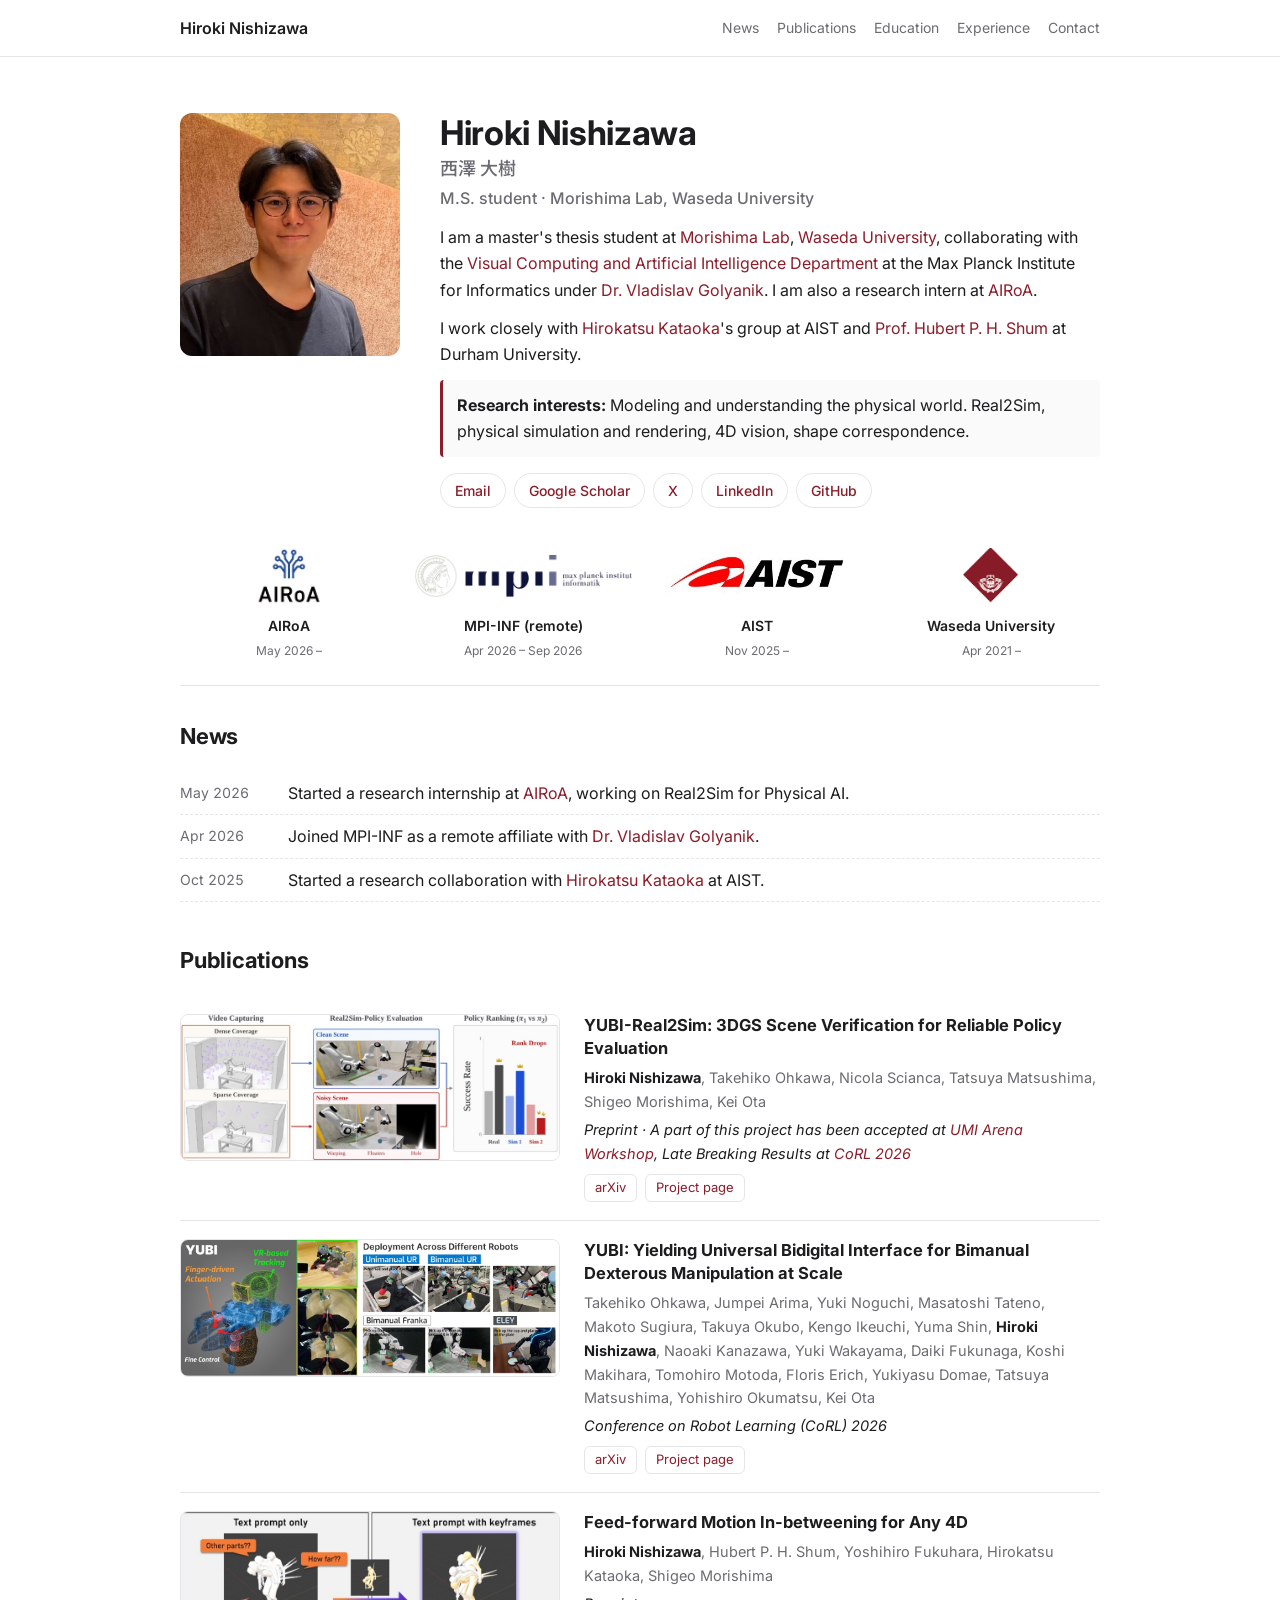
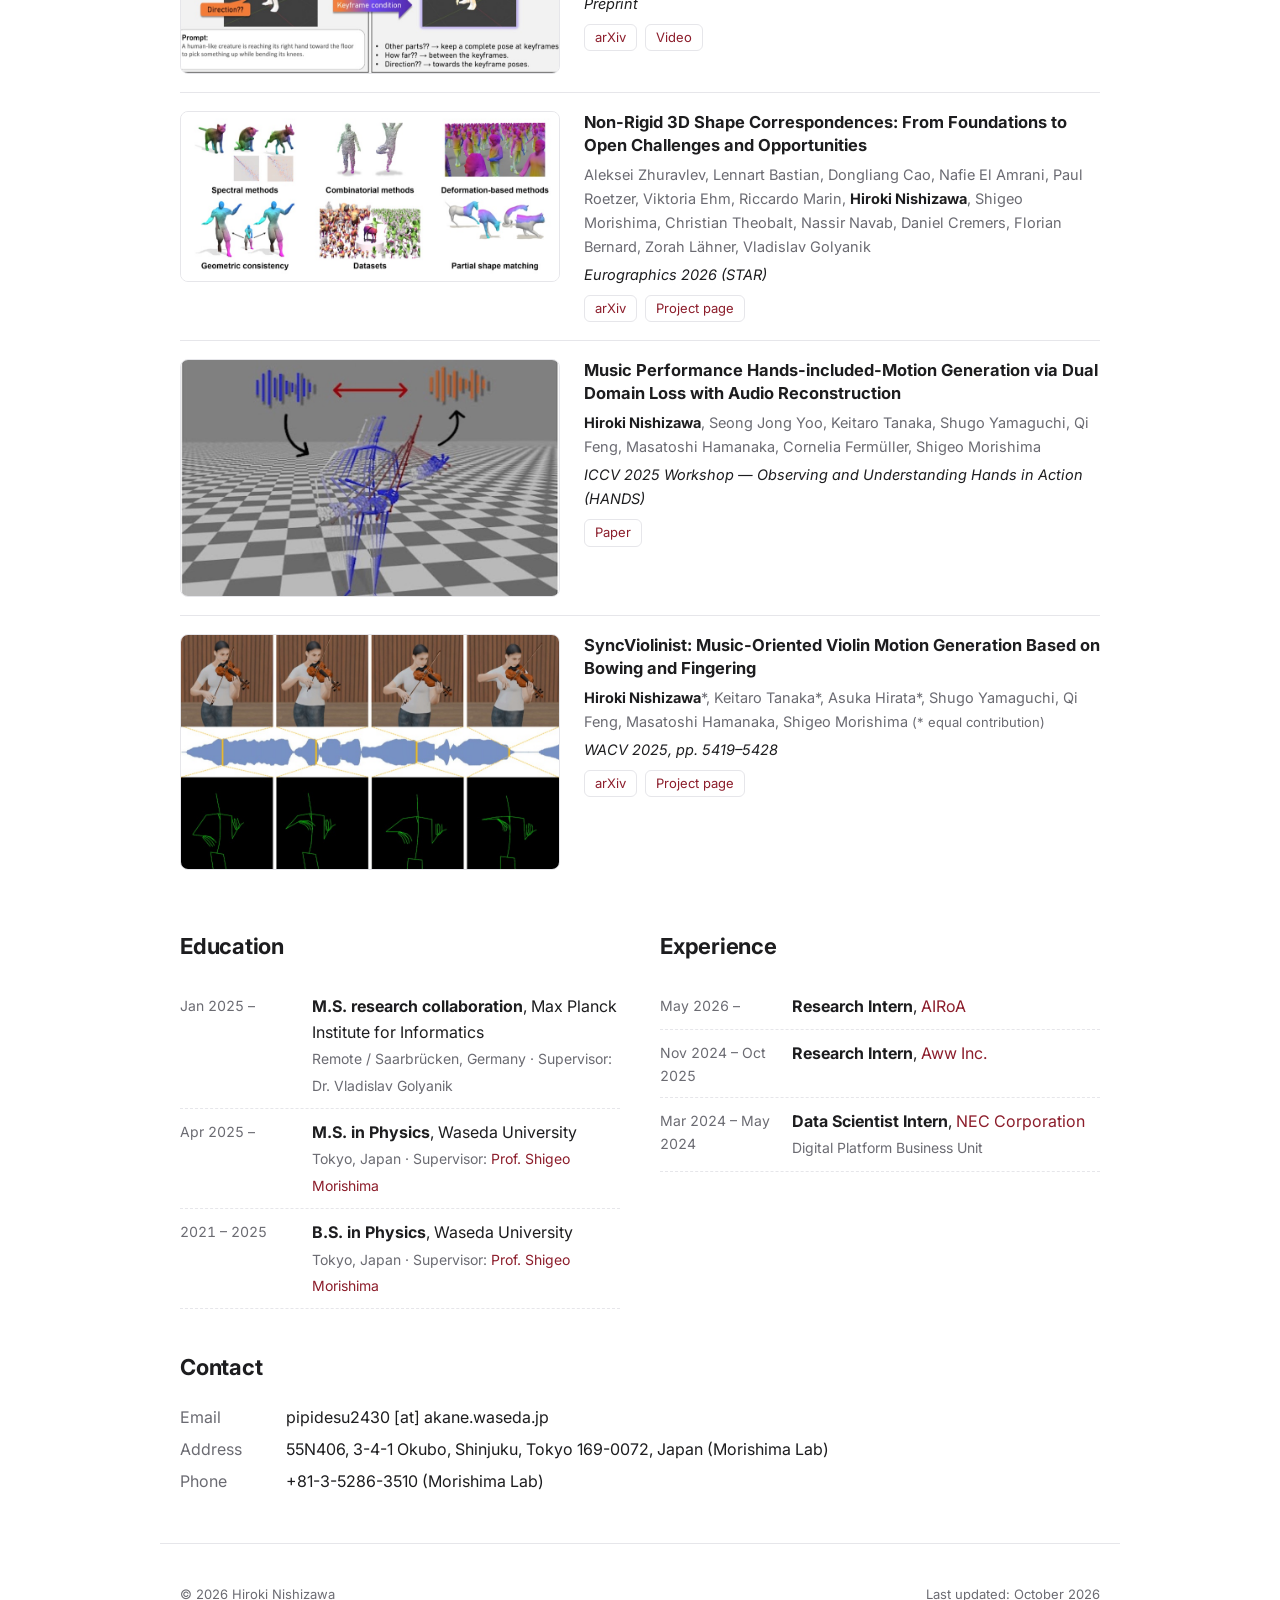
==== index.html @ 0627aba6 "Link UMI Arena Workshop and CoRL 2026 in YUBI-Real2Sim venue Co-Authored-By: Claude Opus 5.5 <norepl" ====
<!doctype html>
<html lang="en">
<head>
  <meta charset="utf-8">
  <meta name="viewport" content="width=device-width, initial-scale=1">
  <title>Hiroki Nishizawa (西澤大樹) | Waseda University</title>
  <meta name="author" content="Hiroki Nishizawa">
  <meta name="robots" content="index, follow">
  <meta name="description" content="Hiroki Nishizawa (西澤大樹) — M.S. student at Morishima Lab, Waseda University. Research on modeling and understanding the physical world: Real2Sim, physical simulation and rendering, 4D vision, shape correspondence.">
  <link rel="canonical" href="https://hirotin.github.io/">
  <meta property="og:type" content="profile">
  <meta property="og:title" content="Hiroki Nishizawa (西澤大樹)">
  <meta property="og:description" content="M.S. student at Waseda University. Real2Sim, physical simulation and rendering, 4D vision, shape correspondence.">
  <meta property="og:url" content="https://hirotin.github.io/">
  <meta property="og:image" content="https://hirotin.github.io/assets/profile.jpg">
  <link rel="preconnect" href="https://fonts.googleapis.com">
  <link rel="preconnect" href="https://fonts.gstatic.com" crossorigin>
  <link href="https://fonts.googleapis.com/css2?family=Inter:wght@400;500;600;700&family=Noto+Sans+JP:wght@400;500&display=swap" rel="stylesheet">
  <link rel="stylesheet" href="styles.css">
  <script type="application/ld+json">
  {
    "@context": "https://schema.org",
    "@type": "Person",
    "name": "Hiroki Nishizawa",
    "alternateName": ["西澤大樹", "西澤 大樹"],
    "url": "https://hirotin.github.io/",
    "image": "https://hirotin.github.io/assets/profile.jpg",
    "jobTitle": "M.S. student",
    "affiliation": [
      {"@type": "CollegeOrUniversity", "name": "Waseda University"},
      {"@type": "Organization", "name": "AIRoA"}
    ],
    "alumniOf": {"@type": "CollegeOrUniversity", "name": "Waseda University"},
    "knowsAbout": ["Real2Sim", "Physical simulation", "Rendering", "4D vision", "Shape correspondence", "Robot learning"],
    "sameAs": [
      "https://scholar.google.com/citations?user=h3WAqssAAAAJ",
      "https://github.com/Hirotin",
      "https://www.linkedin.com/in/hiroki-nishizawa-4777b7271/",
      "https://x.com/hiro89264054",
      "https://sites.google.com/view/hiroki-nishizawa/"
    ]
  }
  </script>
</head>
<body>
<header class="topbar">
  <div class="container topbar-inner">
    <a class="brand" href="#top">Hiroki Nishizawa</a>
    <nav>
      <a href="#news">News</a>
      <a href="#publications">Publications</a>
      <a href="#education">Education</a>
      <a href="#experience">Experience</a>
      <a href="#contact">Contact</a>
    </nav>
  </div>
</header>

<main id="top" class="container">
  <section class="hero">
    <img class="avatar" src="assets/profile.jpg" alt="Portrait of Hiroki Nishizawa" width="240" height="265">
    <div>
      <h1>Hiroki Nishizawa <span class="ja">西澤 大樹</span></h1>
      <p class="role">M.S. student · Morishima Lab, Waseda University</p>
      <p>
        I am a master's thesis student at <a href="https://morishima-lab.jp/">Morishima Lab</a>,
        <a href="https://www.ase.sci.waseda.ac.jp/english/departments/">Waseda University</a>,
        collaborating with the <a href="https://www.mpi-inf.mpg.de/departments/visual-computing-and-artificial-intelligence">Visual Computing and Artificial Intelligence Department</a>
        at the Max Planck Institute for Informatics under <a href="https://4dqv.mpi-inf.mpg.de/">Dr. Vladislav Golyanik</a>.
        I am also a research intern at <a href="https://www.airoa.org/">AIRoA</a>.
      </p>
      <p>
        I work closely with <a href="https://hirokatsukataoka.net/jp/">Hirokatsu Kataoka</a>'s group at AIST and
        <a href="https://www.durham.ac.uk/staff/hubert-shum/">Prof. Hubert P. H. Shum</a> at Durham University.
      </p>
      <p class="interests"><strong>Research interests:</strong> Modeling and understanding the physical world. Real2Sim, physical simulation and rendering, 4D vision, shape correspondence.</p>
      <ul class="links">
        <li><a href="mailto:pipidesu2430@akane.waseda.jp">Email</a></li>
        <li><a href="https://scholar.google.com/citations?user=h3WAqssAAAAJ">Google Scholar</a></li>
        <li><a href="https://x.com/hiro89264054">X</a></li>
        <li><a href="https://www.linkedin.com/in/hiroki-nishizawa-4777b7271/">LinkedIn</a></li>
        <li><a href="https://github.com/Hirotin">GitHub</a></li>
      </ul>
    </div>
  </section>

  <section class="affiliations" aria-label="Affiliations">
    <a href="https://www.airoa.org/"><img src="assets/logo-airoa.png" alt="AIRoA"><span>AIRoA</span><small>May 2026 –</small></a>
    <a href="https://www.mpi-inf.mpg.de/home"><img src="assets/logo-mpi.png" alt="Max Planck Institute for Informatics"><span>MPI-INF (remote)</span><small>Apr 2026 – Sep 2026</small></a>
    <a href="https://www.aist.go.jp/"><img src="assets/logo-aist.png" alt="AIST"><span>AIST</span><small>Nov 2025 –</small></a>
    <a href="https://www.waseda.jp/"><img src="assets/logo-waseda.png" alt="Waseda University"><span>Waseda University</span><small>Apr 2021 –</small></a>
  </section>

  <section id="news">
    <h2>News</h2>
    <ul class="news">
      <li><time>May 2026</time><span>Started a research internship at <a href="https://www.airoa.org/">AIRoA</a>, working on Real2Sim for Physical AI.</span></li>
      <li><time>Apr 2026</time><span>Joined MPI-INF as a remote affiliate with <a href="https://4dqv.mpi-inf.mpg.de/">Dr. Vladislav Golyanik</a>.</span></li>
      <li><time>Oct 2025</time><span>Started a research collaboration with <a href="https://hirokatsukataoka.net/jp/">Hirokatsu Kataoka</a> at AIST.</span></li>
    </ul>
  </section>

  <section id="publications">
    <h2>Publications</h2>

    <article class="pub">
      <a class="fig" href="assets/yubi-real2sim.jpg"><img src="assets/yubi-real2sim.jpg" alt="YUBI-Real2Sim overview" loading="lazy"></a>
      <div>
        <h3><a href="https://arxiv.org/abs/2610.17521">YUBI-Real2Sim: 3DGS Scene Verification for Reliable Policy Evaluation</a></h3>
        <p class="authors"><b>Hiroki Nishizawa</b>, Takehiko Ohkawa, Nicola Scianca, Tatsuya Matsushima, Shigeo Morishima, Kei Ota</p>
        <p class="venue">Preprint · A part of this project has been accepted at <a href="https://umi-arena.airoa.io/">UMI Arena Workshop</a>, Late Breaking Results at <a href="https://2026.corl.org/">CoRL 2026</a></p>
        <p class="tags"><a href="https://arxiv.org/abs/2610.17521">arXiv</a><a href="https://hirotin.github.io/YUBI-Real2Sim.github.io/">Project page</a></p>
      </div>
    </article>

    <article class="pub">
      <a class="fig" href="assets/yubi.jpg"><img src="assets/yubi.jpg" alt="YUBI finger-aligned gripper and deployment across robots" loading="lazy"></a>
      <div>
        <h3><a href="https://arxiv.org/abs/2606.10244">YUBI: Yielding Universal Bidigital Interface for Bimanual Dexterous Manipulation at Scale</a></h3>
        <p class="authors">Takehiko Ohkawa, Jumpei Arima, Yuki Noguchi, Masatoshi Tateno, Makoto Sugiura, Takuya Okubo, Kengo Ikeuchi, Yuma Shin, <b>Hiroki Nishizawa</b>, Naoaki Kanazawa, Yuki Wakayama, Daiki Fukunaga, Koshi Makihara, Tomohiro Motoda, Floris Erich, Yukiyasu Domae, Tatsuya Matsushima, Yohishiro Okumatsu, Kei Ota</p>
        <p class="venue">Conference on Robot Learning (CoRL) 2026</p>
        <p class="tags"><a href="https://arxiv.org/abs/2606.10244">arXiv</a><a href="https://yubi.airoa.io/">Project page</a></p>
      </div>
    </article>

    <article class="pub">
      <a class="fig" href="assets/any4d-inbetweening.jpg"><img src="assets/any4d-inbetweening.jpg" alt="Motion in-betweening with keyframes" loading="lazy"></a>
      <div>
        <h3><a href="http://arxiv.org/abs/2606.22131">Feed-forward Motion In-betweening for Any 4D</a></h3>
        <p class="authors"><b>Hiroki Nishizawa</b>, Hubert P. H. Shum, Yoshihiro Fukuhara, Hirokatsu Kataoka, Shigeo Morishima</p>
        <p class="venue">Preprint</p>
        <p class="tags"><a href="http://arxiv.org/abs/2606.22131">arXiv</a><a href="https://youtu.be/jZAjPUtSq38">Video</a></p>
      </div>
    </article>

    <article class="pub">
      <a class="fig" href="assets/shape-correspondence-star.jpg"><img src="assets/shape-correspondence-star.jpg" alt="Overview of non-rigid shape correspondence methods" loading="lazy"></a>
      <div>
        <h3><a href="https://arxiv.org/abs/2604.01274">Non-Rigid 3D Shape Correspondences: From Foundations to Open Challenges and Opportunities</a></h3>
        <p class="authors">Aleksei Zhuravlev, Lennart Bastian, Dongliang Cao, Nafie El Amrani, Paul Roetzer, Viktoria Ehm, Riccardo Marin, <b>Hiroki Nishizawa</b>, Shigeo Morishima, Christian Theobalt, Nassir Navab, Daniel Cremers, Florian Bernard, Zorah Lähner, Vladislav Golyanik</p>
        <p class="venue">Eurographics 2026 (STAR)</p>
        <p class="tags"><a href="https://arxiv.org/abs/2604.01274">arXiv</a><a href="https://nonrigid-shape-correspondences.github.io/">Project page</a></p>
      </div>
    </article>

    <article class="pub">
      <a class="fig" href="assets/music-hands.jpg"><img src="assets/music-hands.jpg" alt="Audio-driven hand motion generation" loading="lazy"></a>
      <div>
        <h3><a href="https://hands-workshop.org/files/2025/Music.pdf">Music Performance Hands-included-Motion Generation via Dual Domain Loss with Audio Reconstruction</a></h3>
        <p class="authors"><b>Hiroki Nishizawa</b>, Seong Jong Yoo, Keitaro Tanaka, Shugo Yamaguchi, Qi Feng, Masatoshi Hamanaka, Cornelia Fermüller, Shigeo Morishima</p>
        <p class="venue">ICCV 2025 Workshop — Observing and Understanding Hands in Action (HANDS)</p>
        <p class="tags"><a href="https://hands-workshop.org/files/2025/Music.pdf">Paper</a></p>
      </div>
    </article>

    <article class="pub">
      <a class="fig" href="assets/syncviolinist.jpg"><img src="assets/syncviolinist.jpg" alt="SyncViolinist generated violin motion" loading="lazy"></a>
      <div>
        <h3><a href="https://arxiv.org/abs/2412.08343">SyncViolinist: Music-Oriented Violin Motion Generation Based on Bowing and Fingering</a></h3>
        <p class="authors"><b>Hiroki Nishizawa</b>*, Keitaro Tanaka*, Asuka Hirata*, Shugo Yamaguchi, Qi Feng, Masatoshi Hamanaka, Shigeo Morishima <span class="note">(* equal contribution)</span></p>
        <p class="venue">WACV 2025, pp. 5419–5428</p>
        <p class="tags"><a href="https://arxiv.org/abs/2412.08343">arXiv</a><a href="https://github.com/Kakanat/SyncViolinist">Project page</a></p>
      </div>
    </article>
  </section>

  <div class="two-col">
    <section id="education">
      <h2>Education</h2>
      <ul class="timeline">
        <li><time>Jan 2025 –</time><div><b>M.S. research collaboration</b>, Max Planck Institute for Informatics<br><span class="muted">Remote / Saarbrücken, Germany · Supervisor: Dr. Vladislav Golyanik</span></div></li>
        <li><time>Apr 2025 –</time><div><b>M.S. in Physics</b>, Waseda University<br><span class="muted">Tokyo, Japan · Supervisor: <a href="https://morishima-lab.jp/members?lang=en">Prof. Shigeo Morishima</a></span></div></li>
        <li><time>2021 – 2025</time><div><b>B.S. in Physics</b>, Waseda University<br><span class="muted">Tokyo, Japan · Supervisor: <a href="https://morishima-lab.jp/members?lang=en">Prof. Shigeo Morishima</a></span></div></li>
      </ul>
    </section>

    <section id="experience">
      <h2>Experience</h2>
      <ul class="timeline">
        <li><time>May 2026 –</time><div><b>Research Intern</b>, <a href="https://www.airoa.org/">AIRoA</a></div></li>
        <li><time>Nov 2024 – Oct 2025</time><div><b>Research Intern</b>, <a href="https://aww.tokyo/">Aww Inc.</a></div></li>
        <li><time>Mar 2024 – May 2024</time><div><b>Data Scientist Intern</b>, <a href="https://jpn.nec.com/">NEC Corporation</a><br><span class="muted">Digital Platform Business Unit</span></div></li>
      </ul>
    </section>
  </div>

  <section id="contact">
    <h2>Contact</h2>
    <dl class="contact">
      <dt>Email</dt><dd>pipidesu2430 [at] akane.waseda.jp</dd>
      <dt>Address</dt><dd>55N406, 3-4-1 Okubo, Shinjuku, Tokyo 169-0072, Japan (Morishima Lab)</dd>
      <dt>Phone</dt><dd>+81-3-5286-3510 (Morishima Lab)</dd>
    </dl>
  </section>
</main>

<footer class="container footer">
  <span>© 2026 Hiroki Nishizawa</span>
  <span>Last updated: October 2026</span>
</footer>
</body>
</html>
---- styles.css ----
:root {
  --bg: #ffffff;
  --fg: #1d1d1f;
  --muted: #6b6b72;
  --line: #e6e6ea;
  --accent: #8c1d2b;
  --card: #fafafb;
}
@media (prefers-color-scheme: dark) {
  :root {
    --bg: #121214;
    --fg: #ececf0;
    --muted: #9a9aa3;
    --line: #2a2a30;
    --accent: #e0707e;
    --card: #1a1a1e;
  }
  .affiliations img { background: #fff; border-radius: 6px; padding: 4px; }
}

* { box-sizing: border-box; }
html { scroll-behavior: smooth; scroll-padding-top: 72px; }
@media (prefers-reduced-motion: reduce) { html { scroll-behavior: auto; } }
body {
  margin: 0;
  background: var(--bg);
  color: var(--fg);
  font: 16px/1.65 "Inter", "Noto Sans JP", system-ui, sans-serif;
  -webkit-font-smoothing: antialiased;
}
a { color: var(--accent); text-decoration: none; }
a:hover { text-decoration: underline; }
.container { max-width: 960px; margin: 0 auto; padding: 0 20px; }

.topbar {
  position: sticky; top: 0; z-index: 10;
  background: color-mix(in srgb, var(--bg) 88%, transparent);
  backdrop-filter: blur(8px);
  border-bottom: 1px solid var(--line);
}
.topbar-inner { display: flex; align-items: center; justify-content: space-between; height: 56px; gap: 16px; }
.brand { color: var(--fg); font-weight: 600; }
.topbar nav { display: flex; gap: 18px; font-size: 14px; overflow-x: auto; }
.topbar nav a { color: var(--muted); white-space: nowrap; }
.topbar nav a:hover { color: var(--fg); text-decoration: none; }

.hero { display: grid; grid-template-columns: 220px 1fr; gap: 40px; padding: 56px 0 32px; align-items: start; }
.avatar { width: 220px; height: auto; border-radius: 12px; object-fit: cover; }
h1 { font-size: 34px; line-height: 1.2; margin: 0 0 6px; letter-spacing: -0.01em; }
h1 .ja { display: block; font-size: 18px; font-weight: 500; color: var(--muted); margin-top: 4px; }
.role { color: var(--muted); margin: 0 0 16px; font-weight: 500; }
.hero p { margin: 0 0 12px; }
.interests { padding: 12px 14px; background: var(--card); border-left: 3px solid var(--accent); border-radius: 4px; }
.links { list-style: none; padding: 0; margin: 16px 0 0; display: flex; flex-wrap: wrap; gap: 8px; }
.links a { display: inline-block; padding: 5px 14px; border: 1px solid var(--line); border-radius: 999px; font-size: 14px; font-weight: 500; }
.links a:hover { border-color: var(--accent); text-decoration: none; }

.affiliations { display: grid; grid-template-columns: repeat(4, 1fr); gap: 16px; padding: 8px 0 24px; border-bottom: 1px solid var(--line); }
.affiliations a { display: flex; flex-direction: column; align-items: center; text-align: center; color: var(--fg); gap: 4px; }
.affiliations a:hover { text-decoration: none; }
.affiliations img { height: 56px; width: 100%; object-fit: contain; }
.affiliations span { font-size: 14px; font-weight: 600; margin-top: 6px; }
.affiliations small { font-size: 12px; color: var(--muted); }

section { padding: 32px 0 8px; }
h2 { font-size: 22px; margin: 0 0 18px; letter-spacing: -0.01em; }

.news { list-style: none; padding: 0; margin: 0; }
.news li { display: grid; grid-template-columns: 96px 1fr; gap: 12px; padding: 8px 0; border-bottom: 1px dashed var(--line); }
.news time, .timeline time { color: var(--muted); font-size: 14px; font-variant-numeric: tabular-nums; padding-top: 1px; }

.pub { display: grid; grid-template-columns: 380px 1fr; align-items: start; gap: 24px; padding: 18px 0; border-bottom: 1px solid var(--line); }
.pub:last-child { border-bottom: 0; }
.pub .fig { display: block; }
.pub img { display: block; width: 100%; height: auto; border-radius: 8px; border: 1px solid var(--line); background: #fff; }
.pub h3 { font-size: 16.5px; line-height: 1.4; margin: 0 0 6px; }
.pub h3 a { color: var(--fg); }
.pub h3 a:hover { color: var(--accent); }
.authors { margin: 0 0 4px; font-size: 14.5px; color: var(--muted); }
.authors b { color: var(--fg); }
.note { font-size: 13px; }
.venue { margin: 0 0 8px; font-size: 14.5px; font-style: italic; }
.tags { margin: 0; display: flex; gap: 8px; flex-wrap: wrap; }
.tags a { font-size: 13px; padding: 2px 10px; border: 1px solid var(--line); border-radius: 6px; }
.tags a:hover { border-color: var(--accent); text-decoration: none; }

.two-col { display: grid; grid-template-columns: 1fr 1fr; gap: 40px; }
.timeline { list-style: none; padding: 0; margin: 0; }
.timeline li { display: grid; grid-template-columns: 120px 1fr; gap: 12px; padding: 10px 0; border-bottom: 1px dashed var(--line); }
.muted { color: var(--muted); font-size: 14px; }

.contact { display: grid; grid-template-columns: 90px 1fr; gap: 6px 16px; margin: 0; }
.contact dt { color: var(--muted); }
.contact dd { margin: 0; }

.footer { display: flex; justify-content: space-between; padding: 40px 20px; color: var(--muted); font-size: 13px; border-top: 1px solid var(--line); margin-top: 40px; }

@media (max-width: 760px) {
  .topbar nav { display: none; }
  .hero { grid-template-columns: 1fr; gap: 20px; padding-top: 32px; }
  .avatar { width: 160px; }
  .affiliations { grid-template-columns: repeat(2, 1fr); }
  .pub { grid-template-columns: 1fr; gap: 12px; }
  .pub img { width: 100%; }
  .two-col { grid-template-columns: 1fr; gap: 0; }
  .timeline li { grid-template-columns: 1fr; gap: 2px; }
  .news li { grid-template-columns: 1fr; gap: 2px; }
  .contact { grid-template-columns: 1fr; }
  .contact dd { margin-bottom: 8px; }
  .footer { flex-direction: column; gap: 4px; }
}
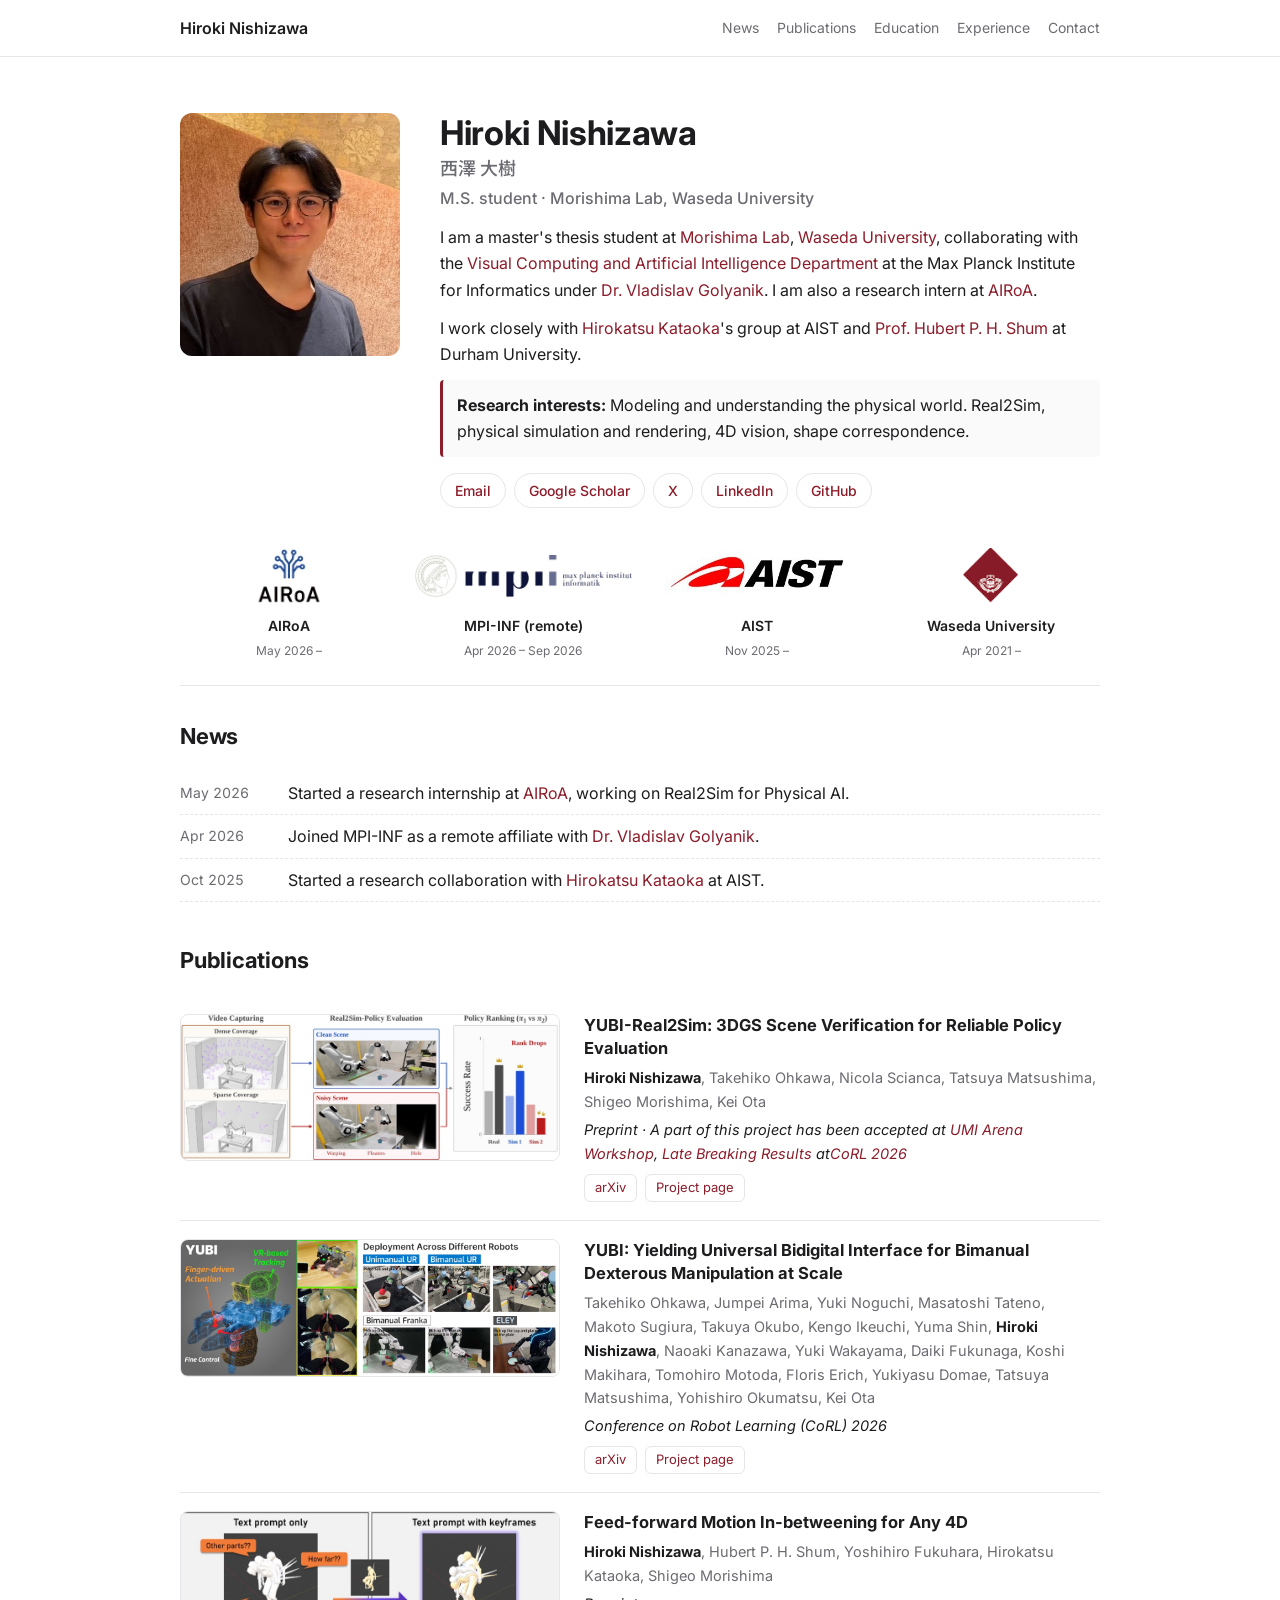
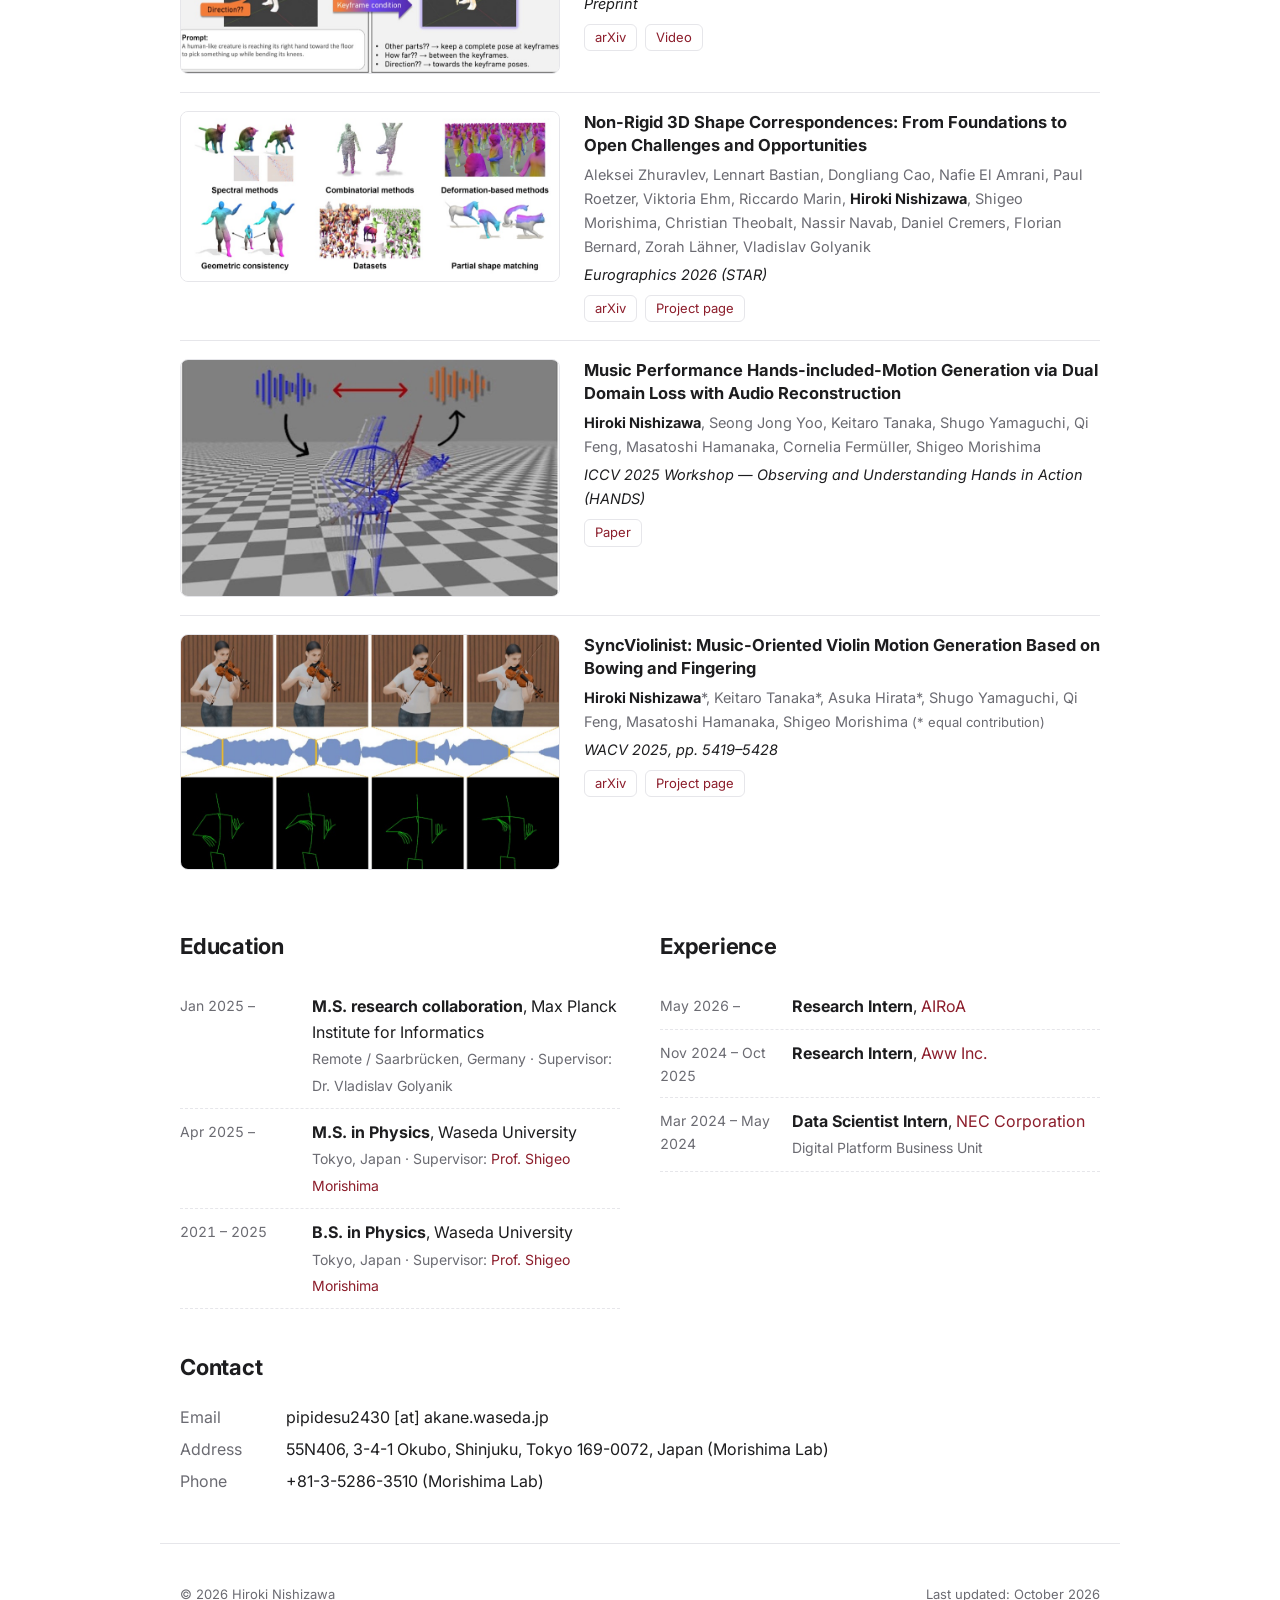
==== commit 38615823: "Link Late Breaking Results page in YUBI-Real2Sim venue Co-Authored-By: Claude Opus 5.5 <noreply@anth" ====
--- a/index.html
+++ b/index.html
@@ -108,7 +108,7 @@
       <div>
         <h3><a href="https://arxiv.org/abs/2610.17521">YUBI-Real2Sim: 3DGS Scene Verification for Reliable Policy Evaluation</a></h3>
         <p class="authors"><b>Hiroki Nishizawa</b>, Takehiko Ohkawa, Nicola Scianca, Tatsuya Matsushima, Shigeo Morishima, Kei Ota</p>
-        <p class="venue">Preprint · A part of this project has been accepted at <a href="https://umi-arena.airoa.io/">UMI Arena Workshop</a>, Late Breaking Results at <a href="https://2026.corl.org/">CoRL 2026</a></p>
+        <p class="venue">Preprint · A part of this project has been accepted at <a href="https://umi-arena.airoa.io/">UMI Arena Workshop</a>, <a href="https://www.corl.org/program/late-breaking-results">Late Breaking Results</a> at<a href="https://2026.corl.org/">CoRL 2026</a></p>
         <p class="tags"><a href="https://arxiv.org/abs/2610.17521">arXiv</a><a href="https://hirotin.github.io/YUBI-Real2Sim.github.io/">Project page</a></p>
       </div>
     </article>
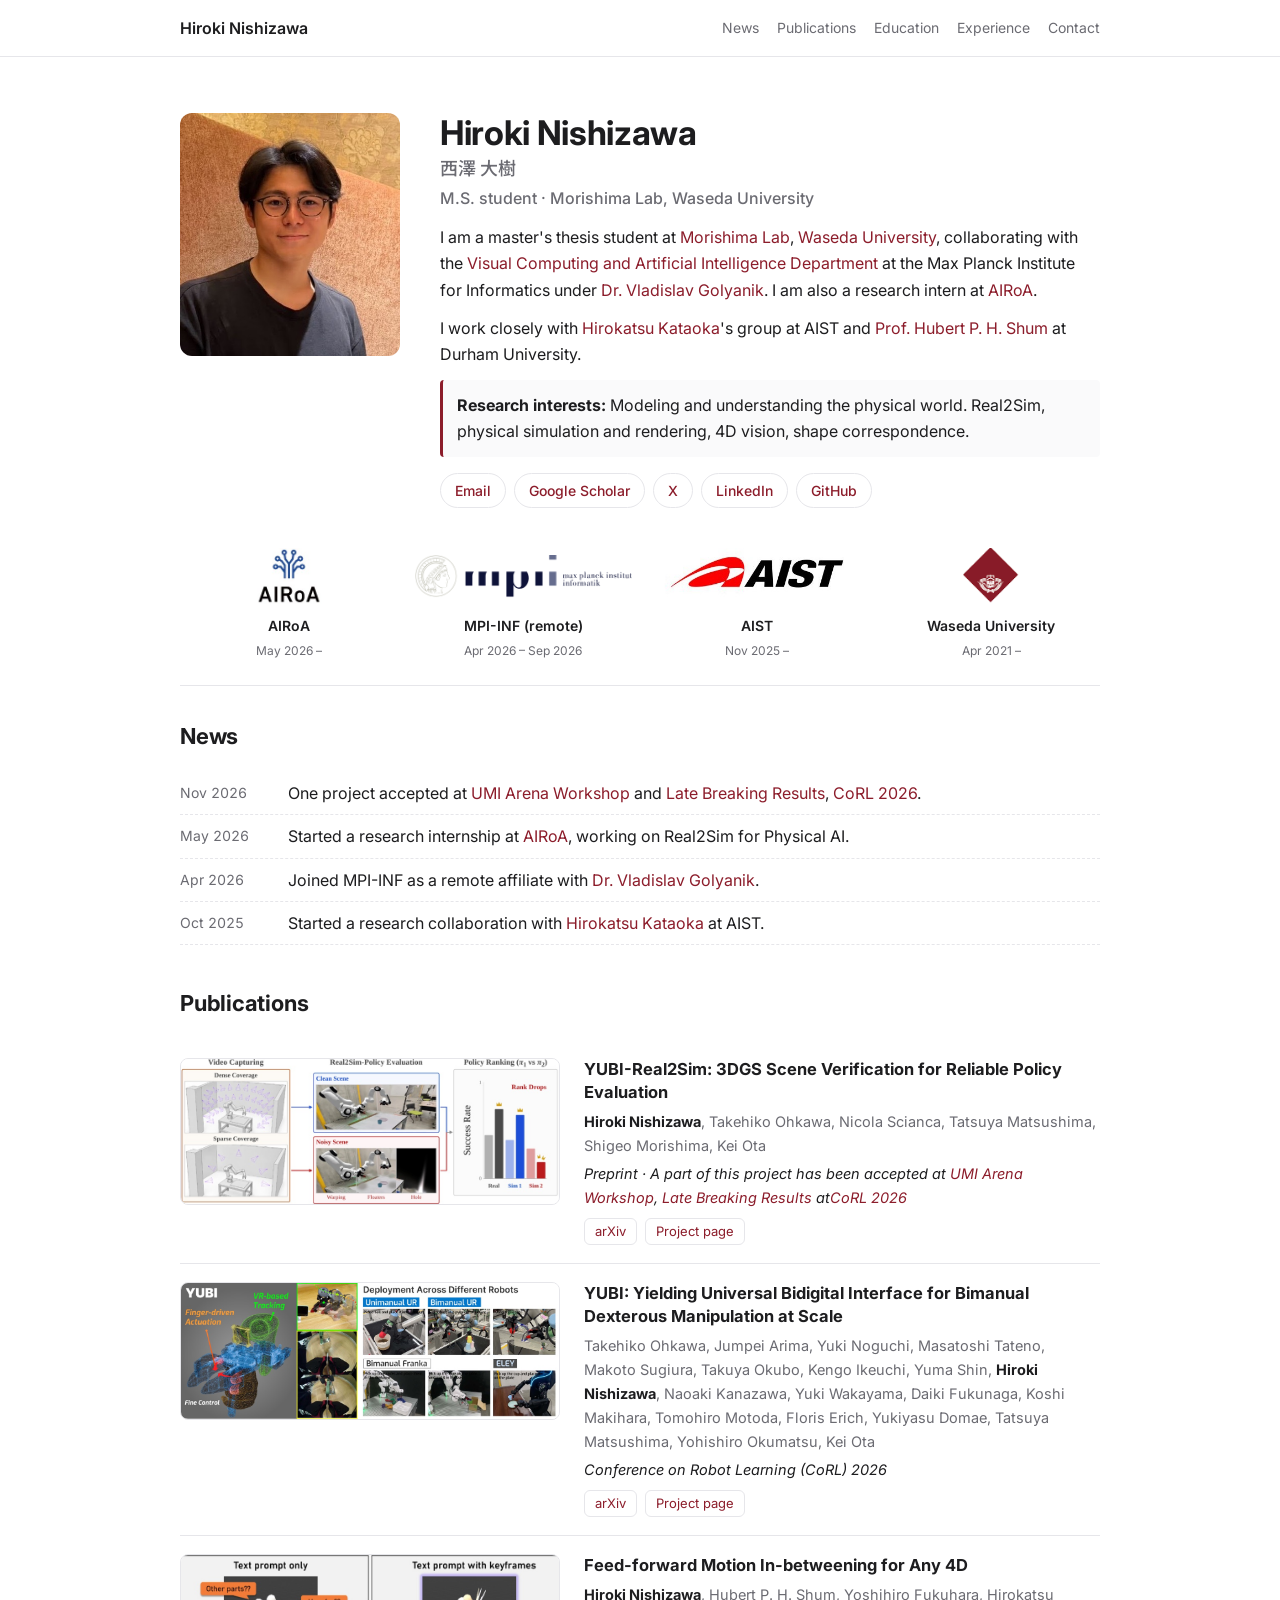
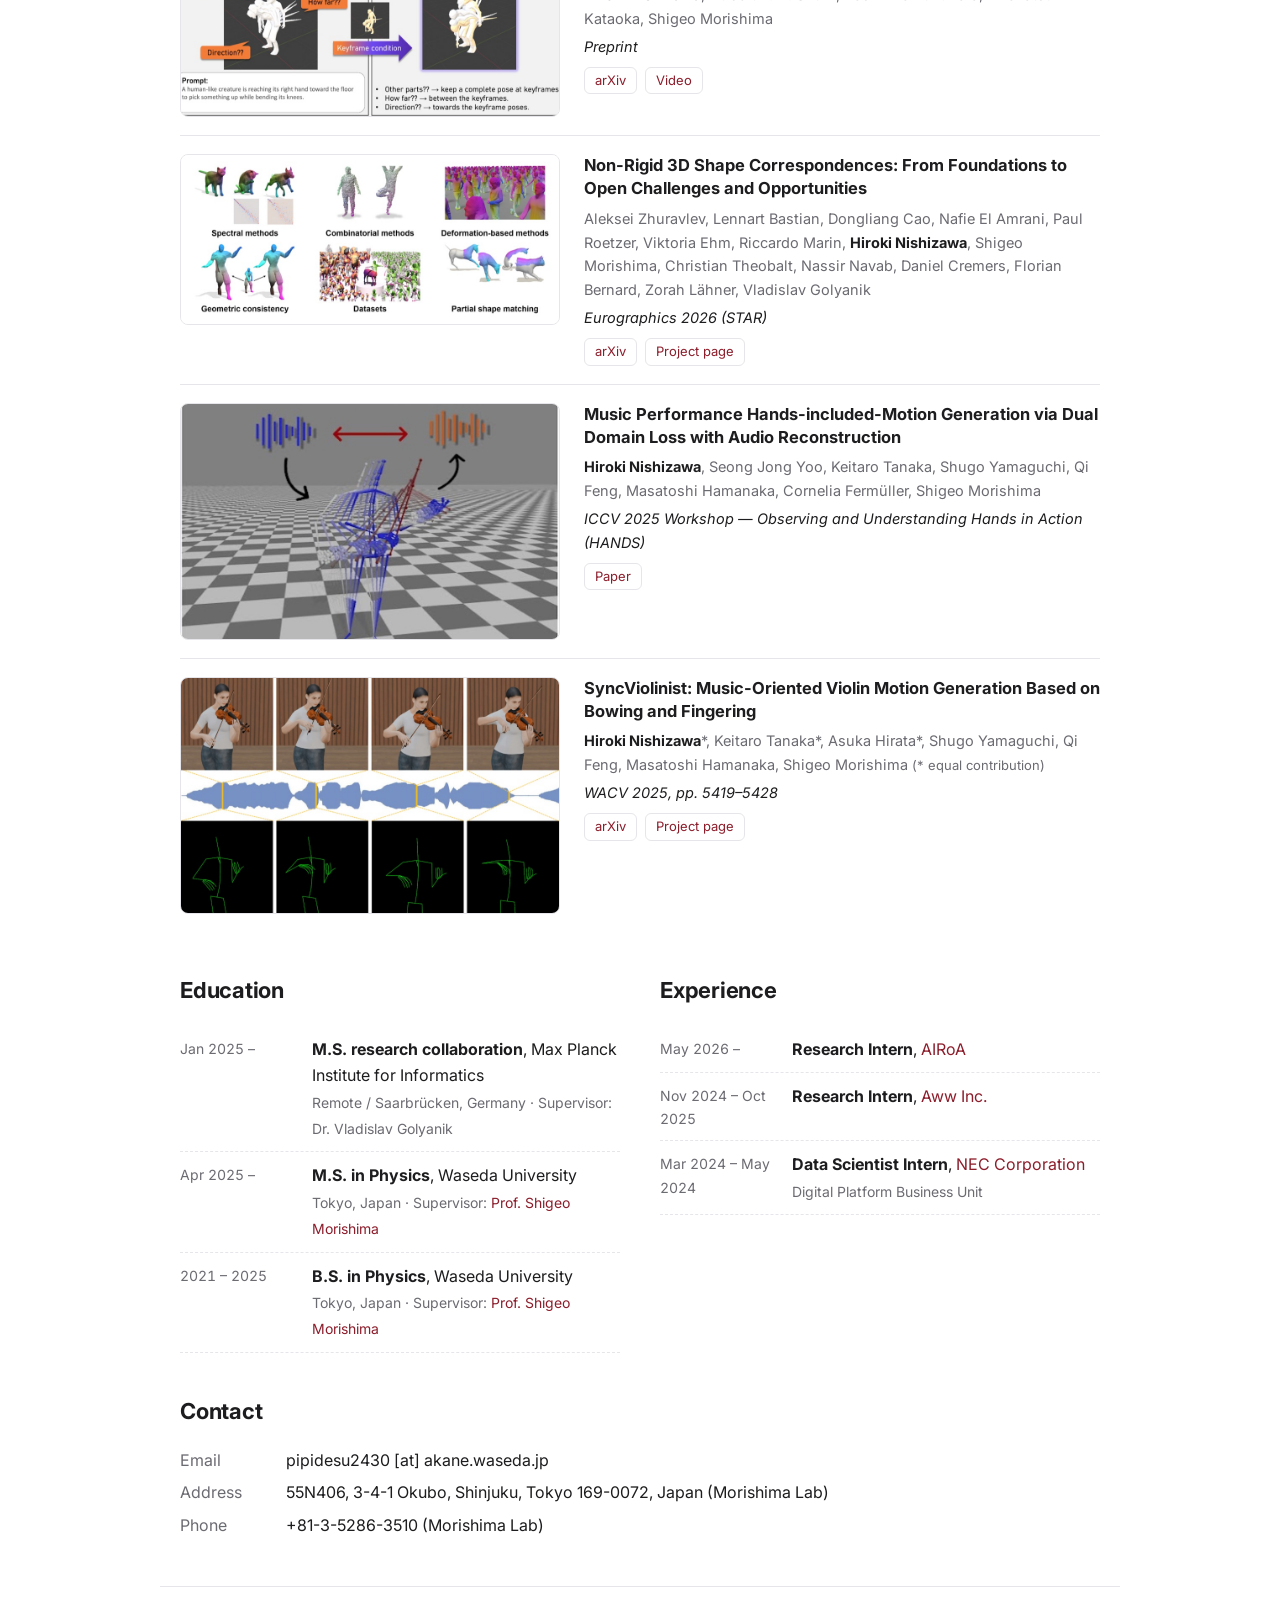
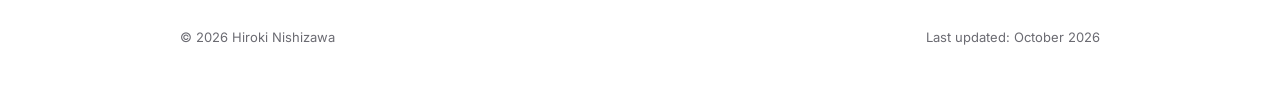
==== commit ec5b20a3: "Add news: acceptance at UMI Arena Workshop and LBR, CoRL 2026 Co-Authored-By: Claude Opus 5.5 <norep" ====
--- a/index.html
+++ b/index.html
@@ -94,6 +94,7 @@
   <section id="news">
     <h2>News</h2>
     <ul class="news">
+      <li><time>Nov 2026</time><span>One project accepted at <a href="https://umi-arena.airoa.io/">UMI Arena Workshop</a> and <a href="https://www.corl.org/program/late-breaking-results">Late Breaking Results</a>, <a href="https://2026.corl.org/">CoRL 2026</a>.</span></li>
       <li><time>May 2026</time><span>Started a research internship at <a href="https://www.airoa.org/">AIRoA</a>, working on Real2Sim for Physical AI.</span></li>
       <li><time>Apr 2026</time><span>Joined MPI-INF as a remote affiliate with <a href="https://4dqv.mpi-inf.mpg.de/">Dr. Vladislav Golyanik</a>.</span></li>
       <li><time>Oct 2025</time><span>Started a research collaboration with <a href="https://hirokatsukataoka.net/jp/">Hirokatsu Kataoka</a> at AIST.</span></li>
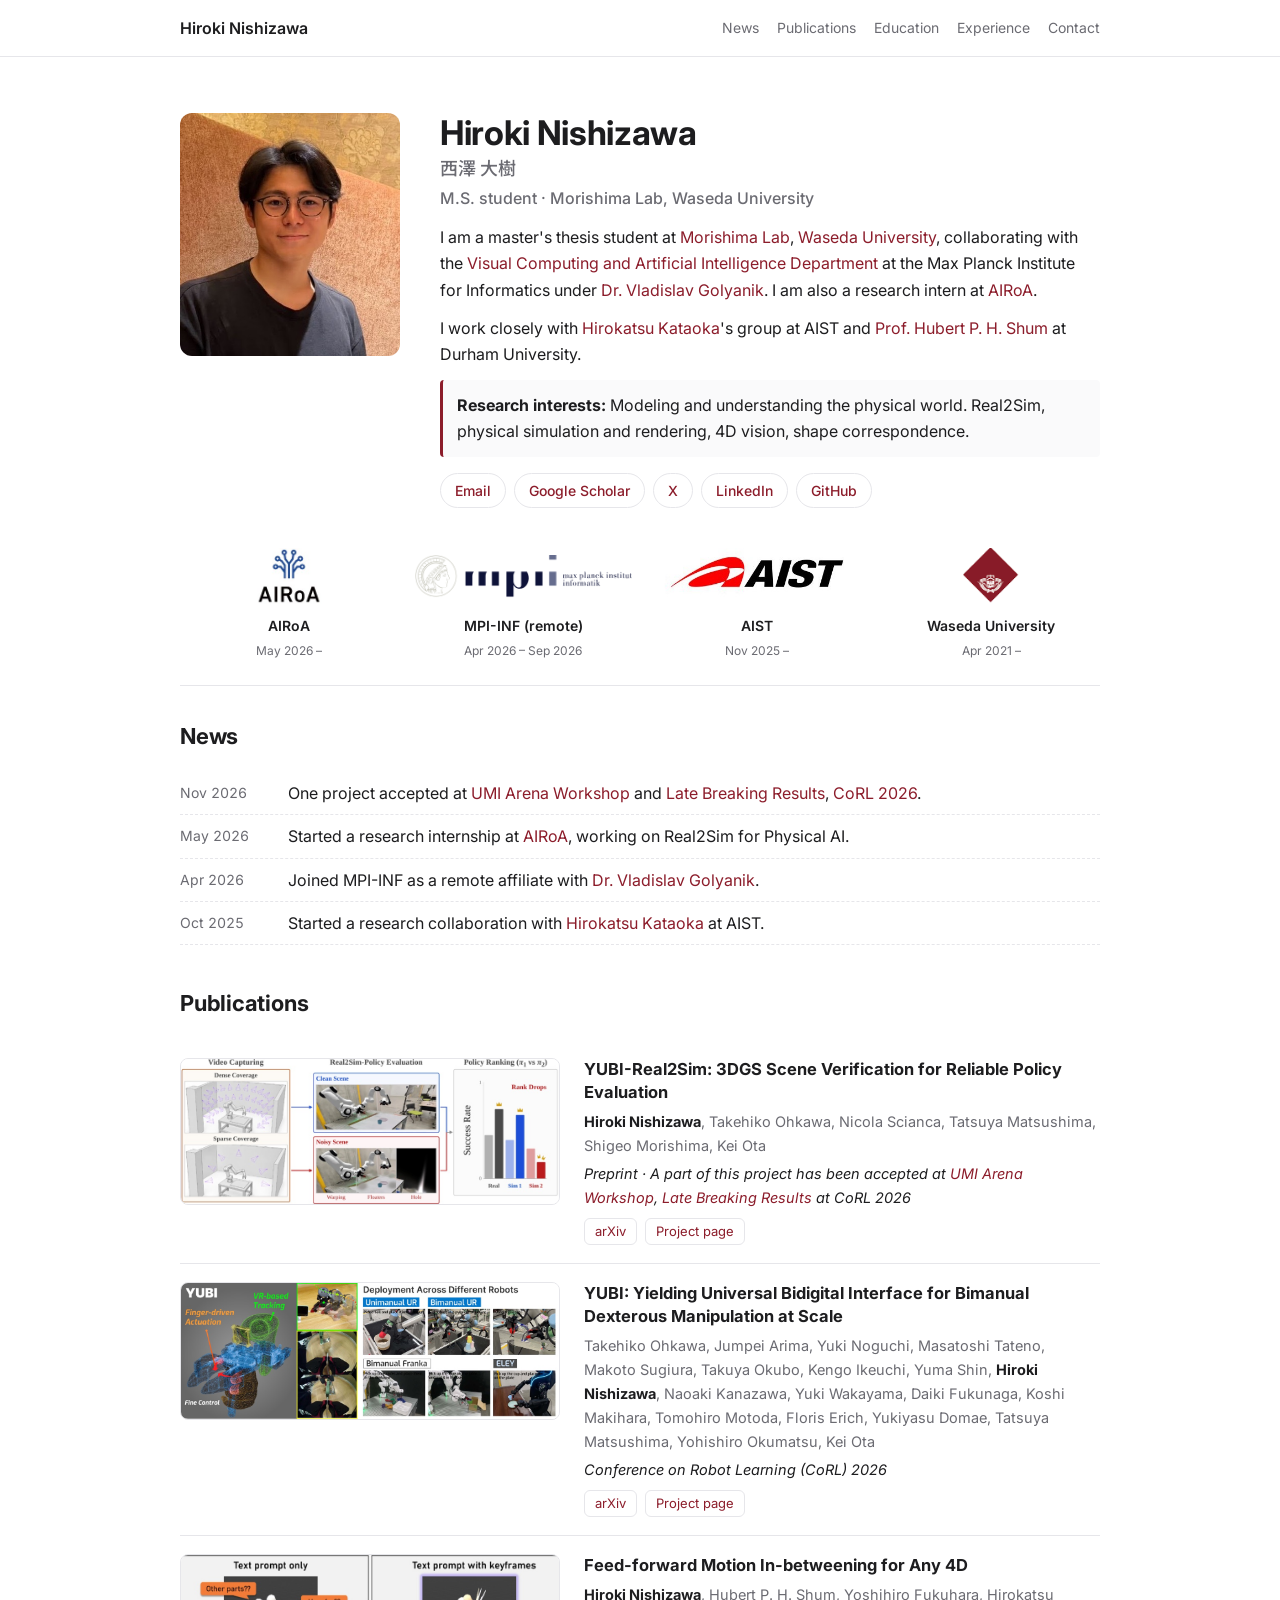
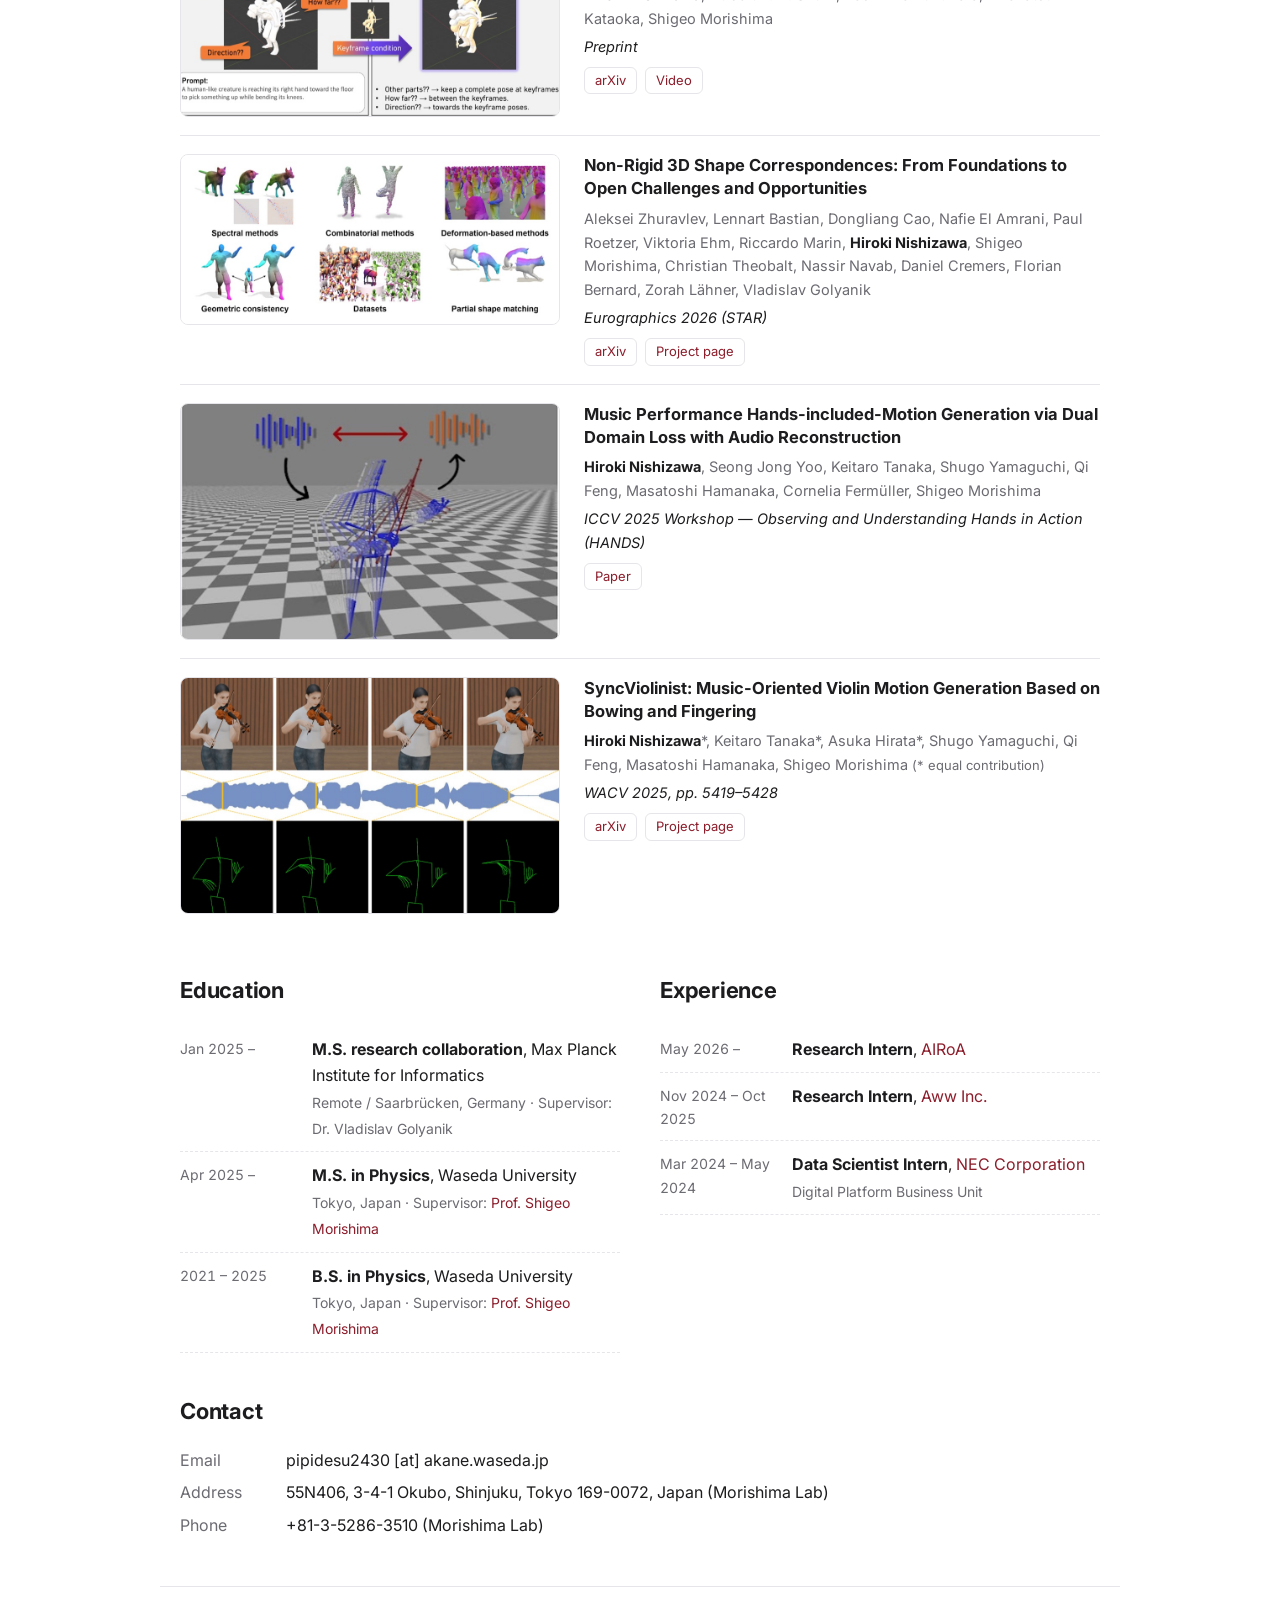
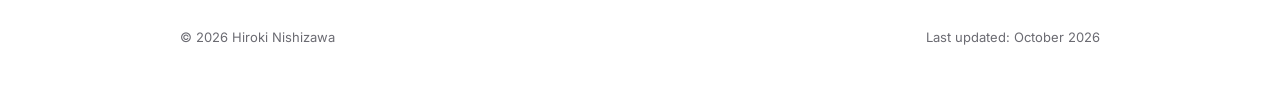
==== commit f08ff207: "Remove CoRL 2026 link from YUBI-Real2Sim venue Co-Authored-By: Claude Opus 5.5 <noreply@anthropic.co" ====
--- a/index.html
+++ b/index.html
@@ -109,7 +109,7 @@
       <div>
         <h3><a href="https://arxiv.org/abs/2610.17521">YUBI-Real2Sim: 3DGS Scene Verification for Reliable Policy Evaluation</a></h3>
         <p class="authors"><b>Hiroki Nishizawa</b>, Takehiko Ohkawa, Nicola Scianca, Tatsuya Matsushima, Shigeo Morishima, Kei Ota</p>
-        <p class="venue">Preprint · A part of this project has been accepted at <a href="https://umi-arena.airoa.io/">UMI Arena Workshop</a>, <a href="https://www.corl.org/program/late-breaking-results">Late Breaking Results</a> at<a href="https://2026.corl.org/">CoRL 2026</a></p>
+        <p class="venue">Preprint · A part of this project has been accepted at <a href="https://umi-arena.airoa.io/">UMI Arena Workshop</a>, <a href="https://www.corl.org/program/late-breaking-results">Late Breaking Results</a> at CoRL 2026</p>
         <p class="tags"><a href="https://arxiv.org/abs/2610.17521">arXiv</a><a href="https://hirotin.github.io/YUBI-Real2Sim.github.io/">Project page</a></p>
       </div>
     </article>
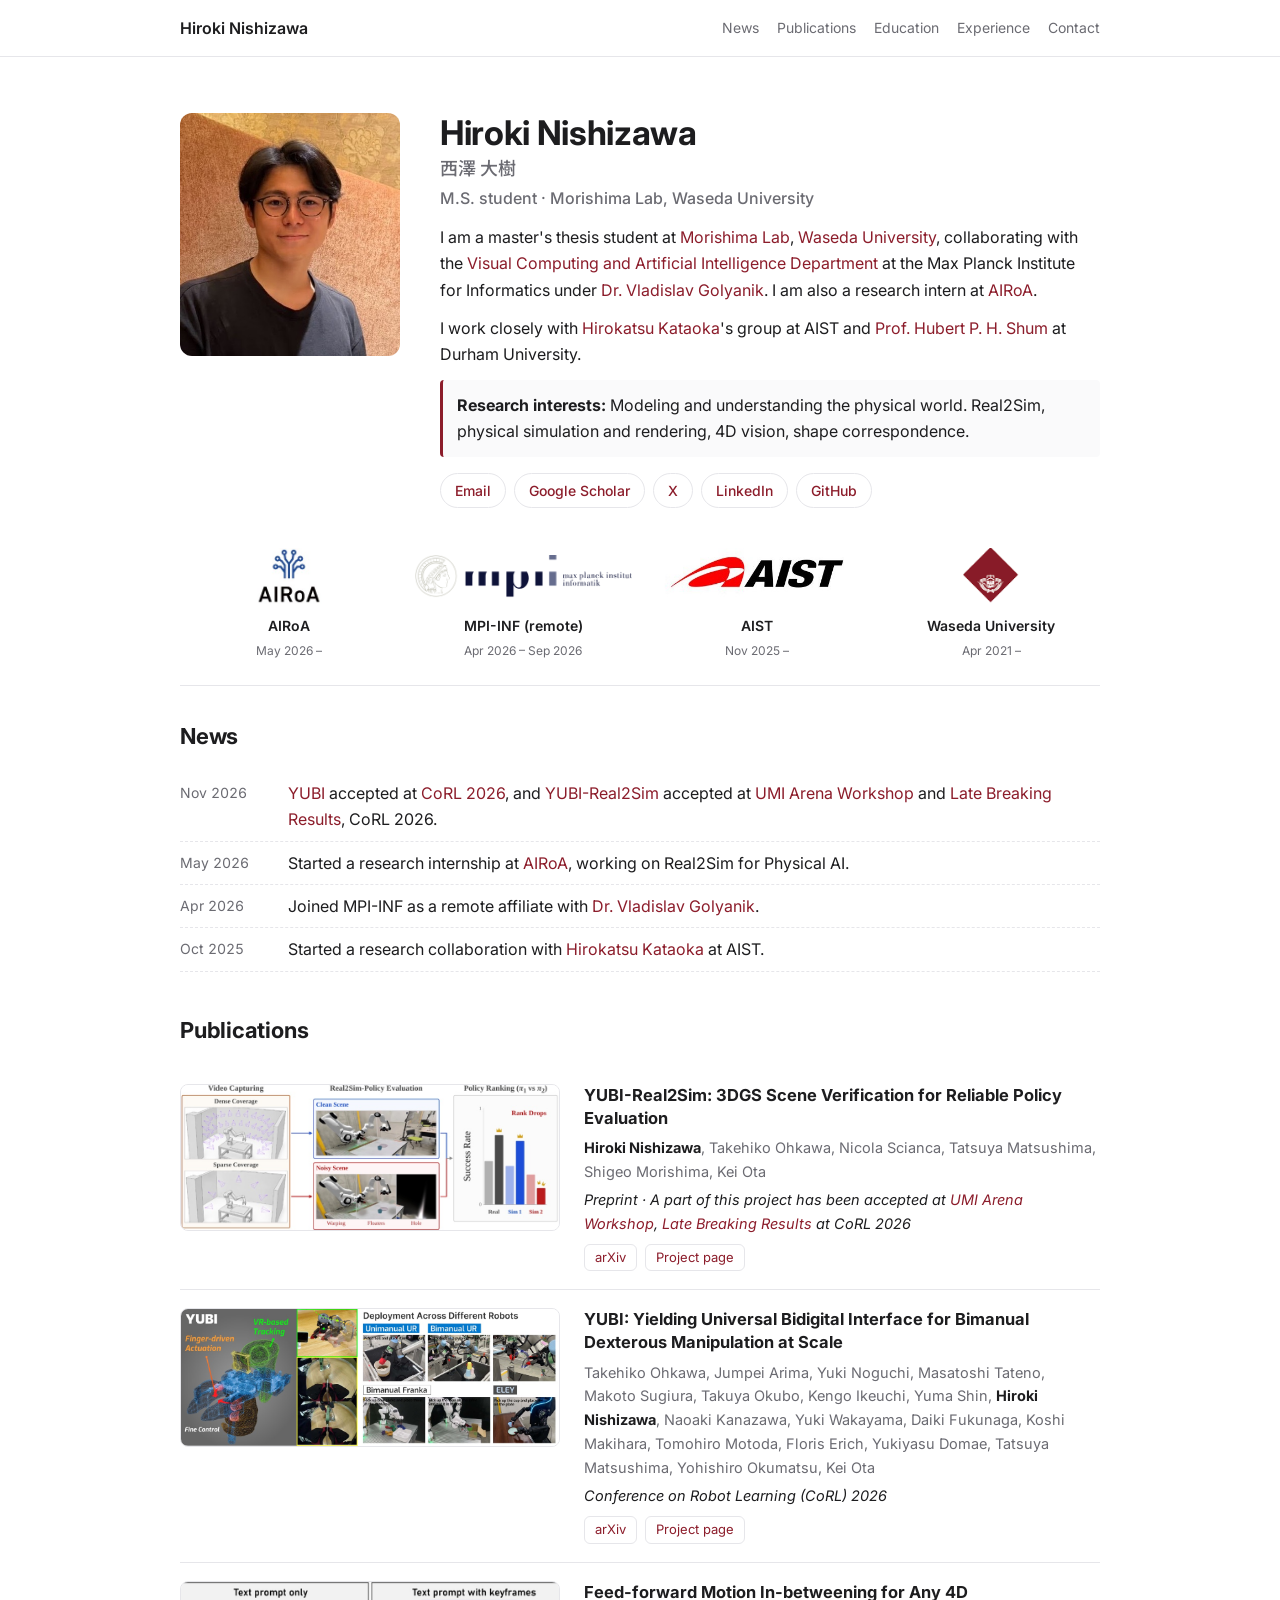
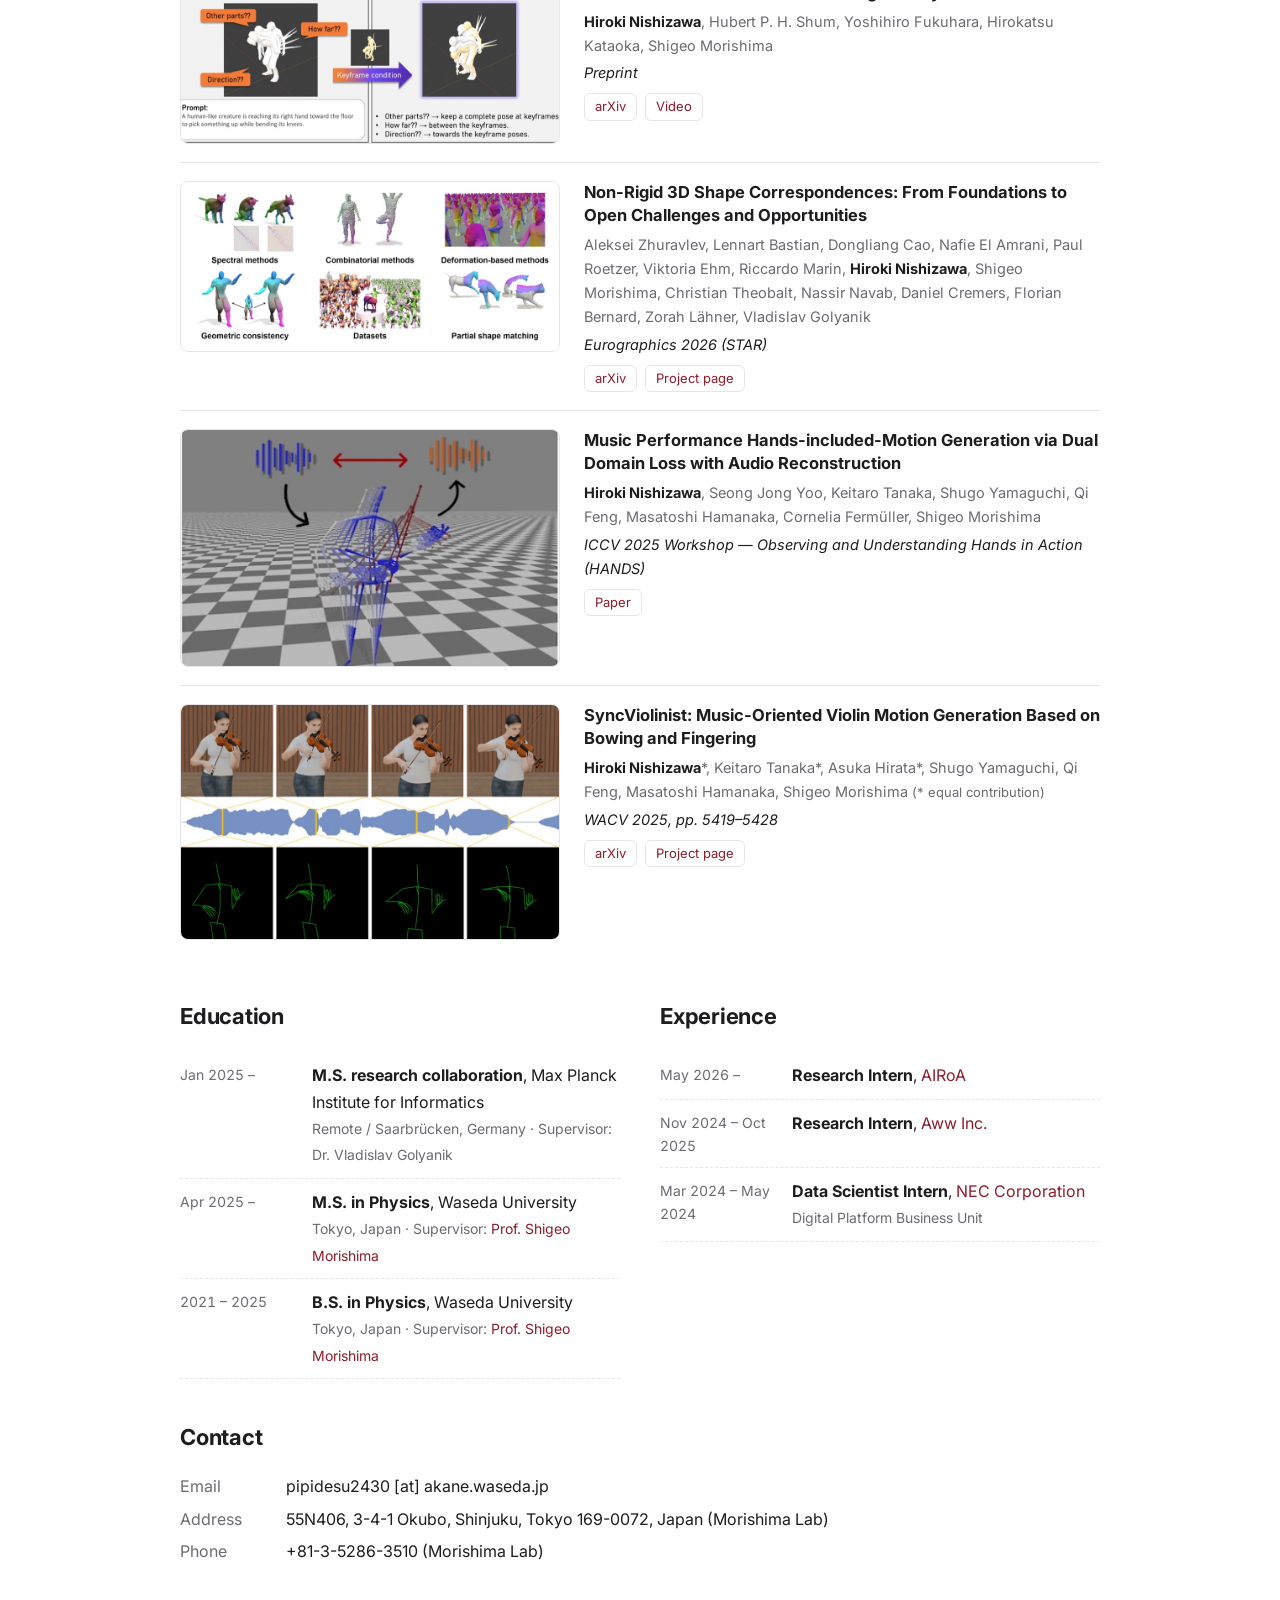
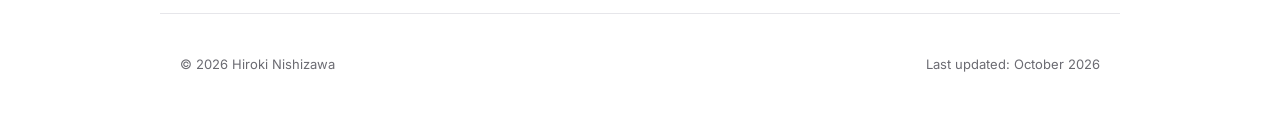
==== commit 869e9736: "Rewrite news: YUBI at CoRL 2026, YUBI-Real2Sim at UMI Arena and LBR Co-Authored-By: Claude Opus 5.5 " ====
--- a/index.html
+++ b/index.html
@@ -94,7 +94,7 @@
   <section id="news">
     <h2>News</h2>
     <ul class="news">
-      <li><time>Nov 2026</time><span>One project accepted at <a href="https://umi-arena.airoa.io/">UMI Arena Workshop</a> and <a href="https://www.corl.org/program/late-breaking-results">Late Breaking Results</a>, <a href="https://2026.corl.org/">CoRL 2026</a>.</span></li>
+      <li><time>Nov 2026</time><span><a href="https://yubi.airoa.io/">YUBI</a> accepted at <a href="https://2026.corl.org/">CoRL 2026</a>, and <a href="https://hirotin.github.io/YUBI-Real2Sim.github.io/">YUBI-Real2Sim</a> accepted at <a href="https://umi-arena.airoa.io/">UMI Arena Workshop</a> and <a href="https://www.corl.org/program/late-breaking-results">Late Breaking Results</a>, CoRL 2026.</span></li>
       <li><time>May 2026</time><span>Started a research internship at <a href="https://www.airoa.org/">AIRoA</a>, working on Real2Sim for Physical AI.</span></li>
       <li><time>Apr 2026</time><span>Joined MPI-INF as a remote affiliate with <a href="https://4dqv.mpi-inf.mpg.de/">Dr. Vladislav Golyanik</a>.</span></li>
       <li><time>Oct 2025</time><span>Started a research collaboration with <a href="https://hirokatsukataoka.net/jp/">Hirokatsu Kataoka</a> at AIST.</span></li>
@@ -105,7 +105,7 @@
     <h2>Publications</h2>
 
     <article class="pub">
-      <a class="fig" href="assets/yubi-real2sim.jpg"><img src="assets/yubi-real2sim.jpg" alt="YUBI-Real2Sim overview" loading="lazy"></a>
+      <a class="fig" href="https://hirotin.github.io/YUBI-Real2Sim.github.io/"><img src="assets/yubi-real2sim.jpg" alt="YUBI-Real2Sim overview" loading="lazy"></a>
       <div>
         <h3><a href="https://arxiv.org/abs/2610.17521">YUBI-Real2Sim: 3DGS Scene Verification for Reliable Policy Evaluation</a></h3>
         <p class="authors"><b>Hiroki Nishizawa</b>, Takehiko Ohkawa, Nicola Scianca, Tatsuya Matsushima, Shigeo Morishima, Kei Ota</p>
@@ -115,7 +115,7 @@
     </article>
 
     <article class="pub">
-      <a class="fig" href="assets/yubi.jpg"><img src="assets/yubi.jpg" alt="YUBI finger-aligned gripper and deployment across robots" loading="lazy"></a>
+      <a class="fig" href="https://yubi.airoa.io/"><img src="assets/yubi.jpg" alt="YUBI finger-aligned gripper and deployment across robots" loading="lazy"></a>
       <div>
         <h3><a href="https://arxiv.org/abs/2606.10244">YUBI: Yielding Universal Bidigital Interface for Bimanual Dexterous Manipulation at Scale</a></h3>
         <p class="authors">Takehiko Ohkawa, Jumpei Arima, Yuki Noguchi, Masatoshi Tateno, Makoto Sugiura, Takuya Okubo, Kengo Ikeuchi, Yuma Shin, <b>Hiroki Nishizawa</b>, Naoaki Kanazawa, Yuki Wakayama, Daiki Fukunaga, Koshi Makihara, Tomohiro Motoda, Floris Erich, Yukiyasu Domae, Tatsuya Matsushima, Yohishiro Okumatsu, Kei Ota</p>
@@ -125,7 +125,7 @@
     </article>
 
     <article class="pub">
-      <a class="fig" href="assets/any4d-inbetweening.jpg"><img src="assets/any4d-inbetweening.jpg" alt="Motion in-betweening with keyframes" loading="lazy"></a>
+      <a class="fig" href="http://arxiv.org/abs/2606.22131"><img src="assets/any4d-inbetweening.jpg" alt="Motion in-betweening with keyframes" loading="lazy"></a>
       <div>
         <h3><a href="http://arxiv.org/abs/2606.22131">Feed-forward Motion In-betweening for Any 4D</a></h3>
         <p class="authors"><b>Hiroki Nishizawa</b>, Hubert P. H. Shum, Yoshihiro Fukuhara, Hirokatsu Kataoka, Shigeo Morishima</p>
@@ -135,7 +135,7 @@
     </article>
 
     <article class="pub">
-      <a class="fig" href="assets/shape-correspondence-star.jpg"><img src="assets/shape-correspondence-star.jpg" alt="Overview of non-rigid shape correspondence methods" loading="lazy"></a>
+      <a class="fig" href="https://nonrigid-shape-correspondences.github.io/"><img src="assets/shape-correspondence-star.jpg" alt="Overview of non-rigid shape correspondence methods" loading="lazy"></a>
       <div>
         <h3><a href="https://arxiv.org/abs/2604.01274">Non-Rigid 3D Shape Correspondences: From Foundations to Open Challenges and Opportunities</a></h3>
         <p class="authors">Aleksei Zhuravlev, Lennart Bastian, Dongliang Cao, Nafie El Amrani, Paul Roetzer, Viktoria Ehm, Riccardo Marin, <b>Hiroki Nishizawa</b>, Shigeo Morishima, Christian Theobalt, Nassir Navab, Daniel Cremers, Florian Bernard, Zorah Lähner, Vladislav Golyanik</p>
@@ -145,7 +145,7 @@
     </article>
 
     <article class="pub">
-      <a class="fig" href="assets/music-hands.jpg"><img src="assets/music-hands.jpg" alt="Audio-driven hand motion generation" loading="lazy"></a>
+      <a class="fig" href="https://hands-workshop.org/files/2025/Music.pdf"><img src="assets/music-hands.jpg" alt="Audio-driven hand motion generation" loading="lazy"></a>
       <div>
         <h3><a href="https://hands-workshop.org/files/2025/Music.pdf">Music Performance Hands-included-Motion Generation via Dual Domain Loss with Audio Reconstruction</a></h3>
         <p class="authors"><b>Hiroki Nishizawa</b>, Seong Jong Yoo, Keitaro Tanaka, Shugo Yamaguchi, Qi Feng, Masatoshi Hamanaka, Cornelia Fermüller, Shigeo Morishima</p>
@@ -155,7 +155,7 @@
     </article>
 
     <article class="pub">
-      <a class="fig" href="assets/syncviolinist.jpg"><img src="assets/syncviolinist.jpg" alt="SyncViolinist generated violin motion" loading="lazy"></a>
+      <a class="fig" href="https://github.com/Kakanat/SyncViolinist"><img src="assets/syncviolinist.jpg" alt="SyncViolinist generated violin motion" loading="lazy"></a>
       <div>
         <h3><a href="https://arxiv.org/abs/2412.08343">SyncViolinist: Music-Oriented Violin Motion Generation Based on Bowing and Fingering</a></h3>
         <p class="authors"><b>Hiroki Nishizawa</b>*, Keitaro Tanaka*, Asuka Hirata*, Shugo Yamaguchi, Qi Feng, Masatoshi Hamanaka, Shigeo Morishima <span class="note">(* equal contribution)</span></p>
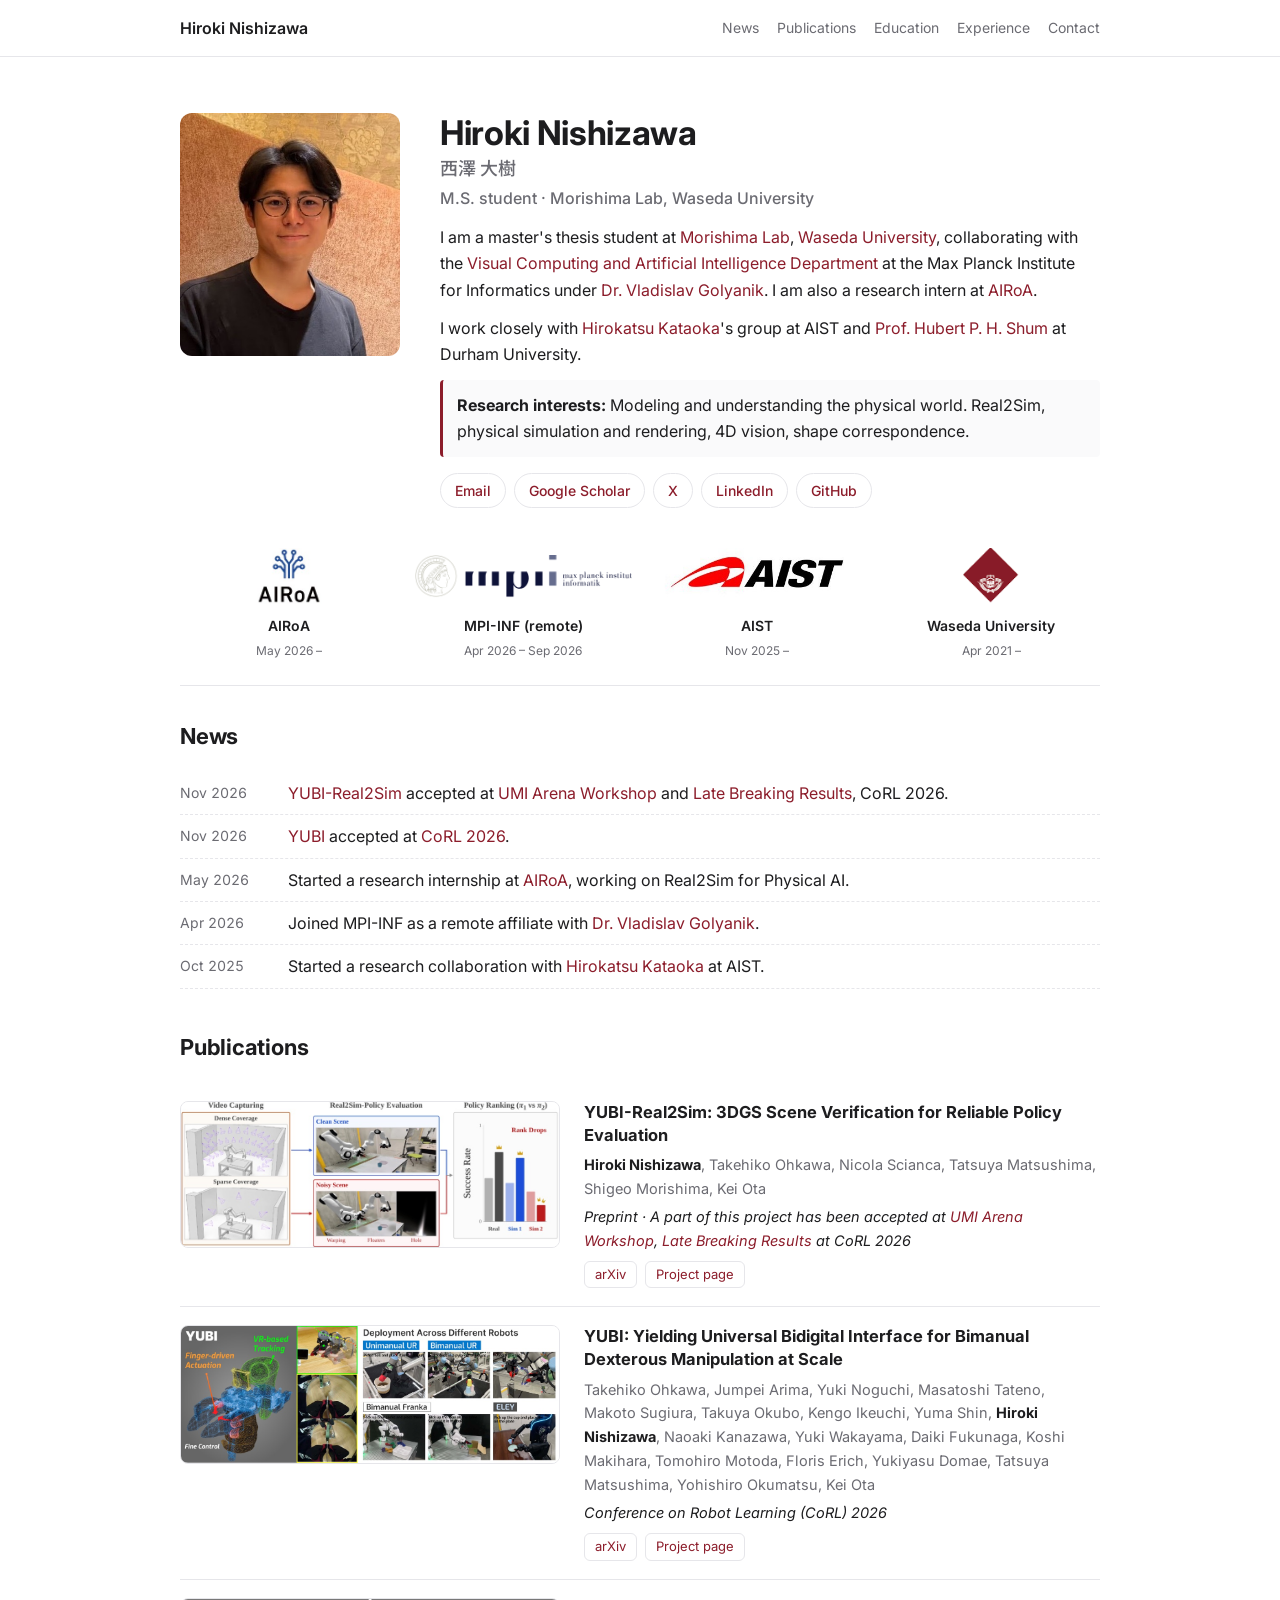
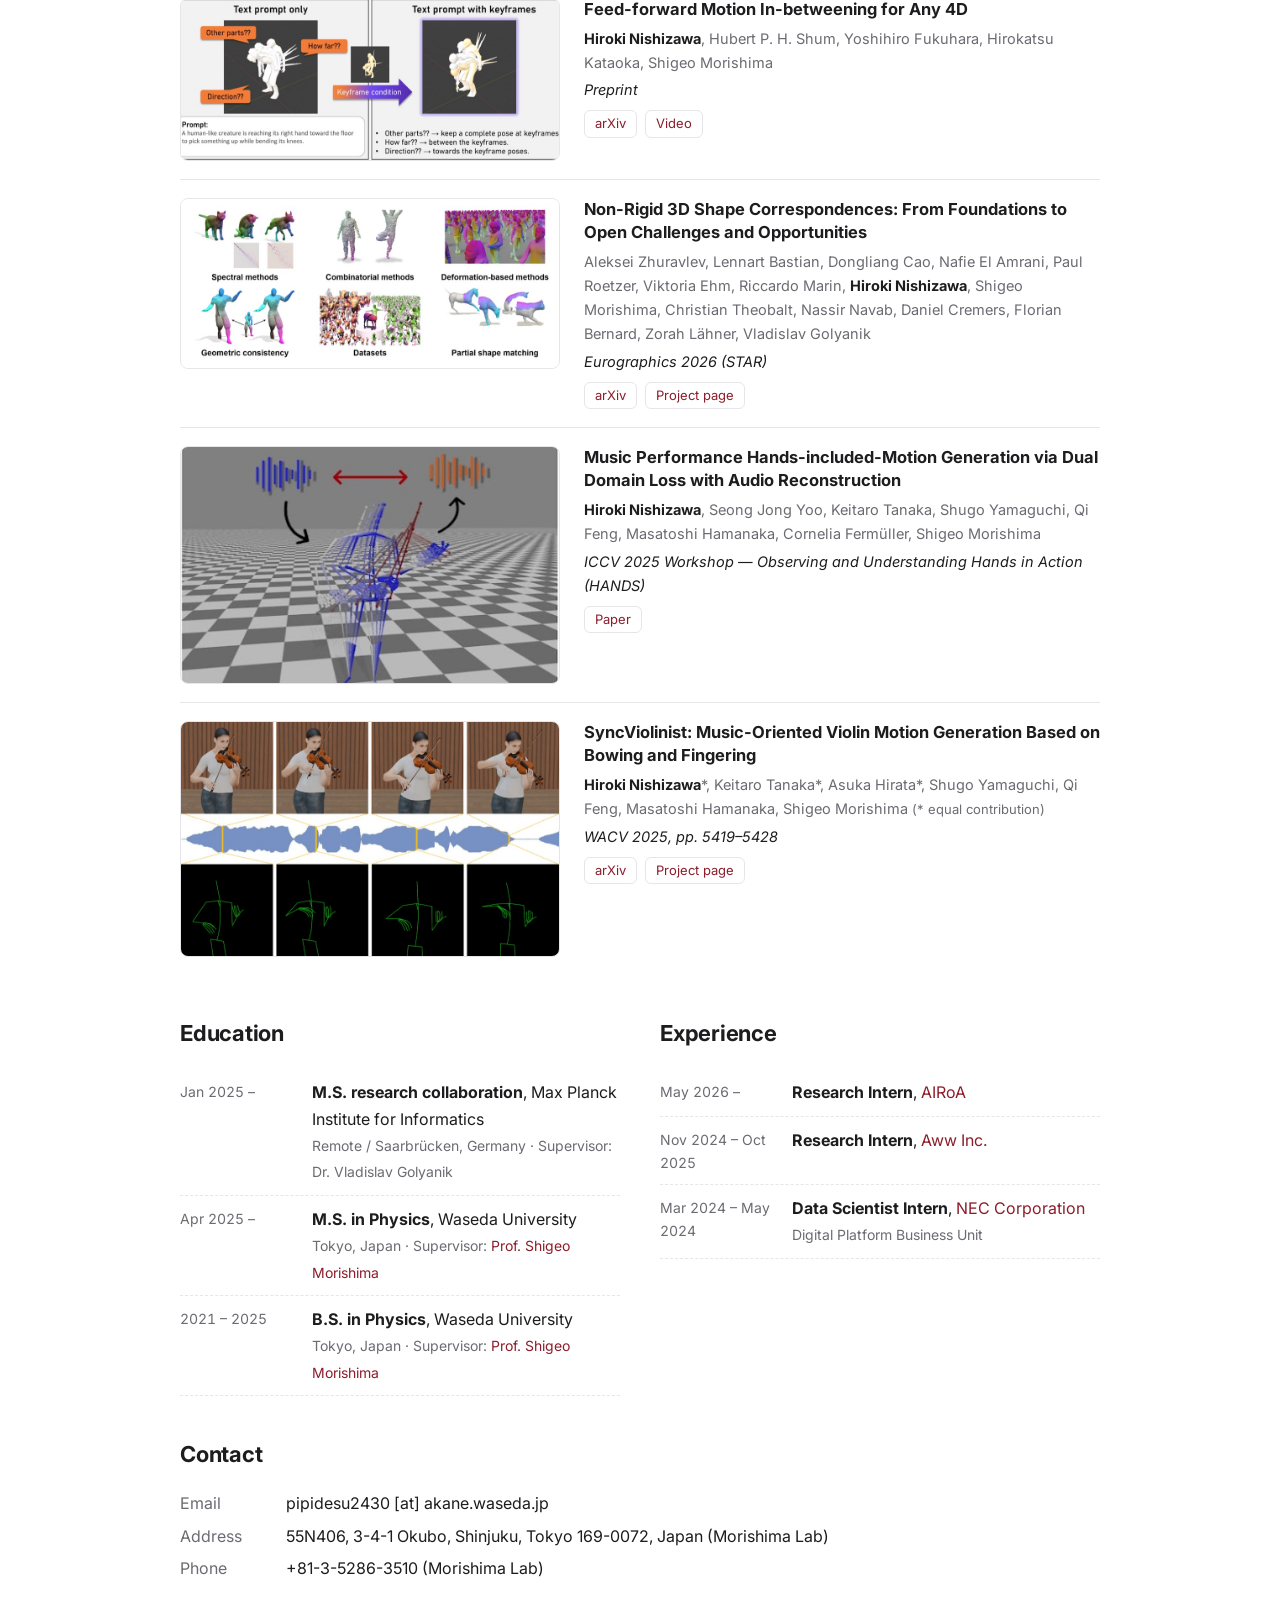
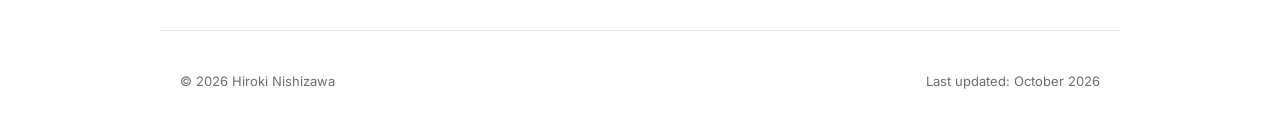
==== commit 46dee04a: "Split news into separate Nov 2026 entries for YUBI and YUBI-Real2Sim Co-Authored-By: Claude Opus 5.5" ====
--- a/index.html
+++ b/index.html
@@ -94,7 +94,8 @@
   <section id="news">
     <h2>News</h2>
     <ul class="news">
-      <li><time>Nov 2026</time><span><a href="https://yubi.airoa.io/">YUBI</a> accepted at <a href="https://2026.corl.org/">CoRL 2026</a>, and <a href="https://hirotin.github.io/YUBI-Real2Sim.github.io/">YUBI-Real2Sim</a> accepted at <a href="https://umi-arena.airoa.io/">UMI Arena Workshop</a> and <a href="https://www.corl.org/program/late-breaking-results">Late Breaking Results</a>, CoRL 2026.</span></li>
+      <li><time>Nov 2026</time><span><a href="https://hirotin.github.io/YUBI-Real2Sim.github.io/">YUBI-Real2Sim</a> accepted at <a href="https://umi-arena.airoa.io/">UMI Arena Workshop</a> and <a href="https://www.corl.org/program/late-breaking-results">Late Breaking Results</a>, CoRL 2026.</span></li>
+      <li><time>Nov 2026</time><span><a href="https://yubi.airoa.io/">YUBI</a> accepted at <a href="https://2026.corl.org/">CoRL 2026</a>.</span></li>
       <li><time>May 2026</time><span>Started a research internship at <a href="https://www.airoa.org/">AIRoA</a>, working on Real2Sim for Physical AI.</span></li>
       <li><time>Apr 2026</time><span>Joined MPI-INF as a remote affiliate with <a href="https://4dqv.mpi-inf.mpg.de/">Dr. Vladislav Golyanik</a>.</span></li>
       <li><time>Oct 2025</time><span>Started a research collaboration with <a href="https://hirokatsukataoka.net/jp/">Hirokatsu Kataoka</a> at AIST.</span></li>
